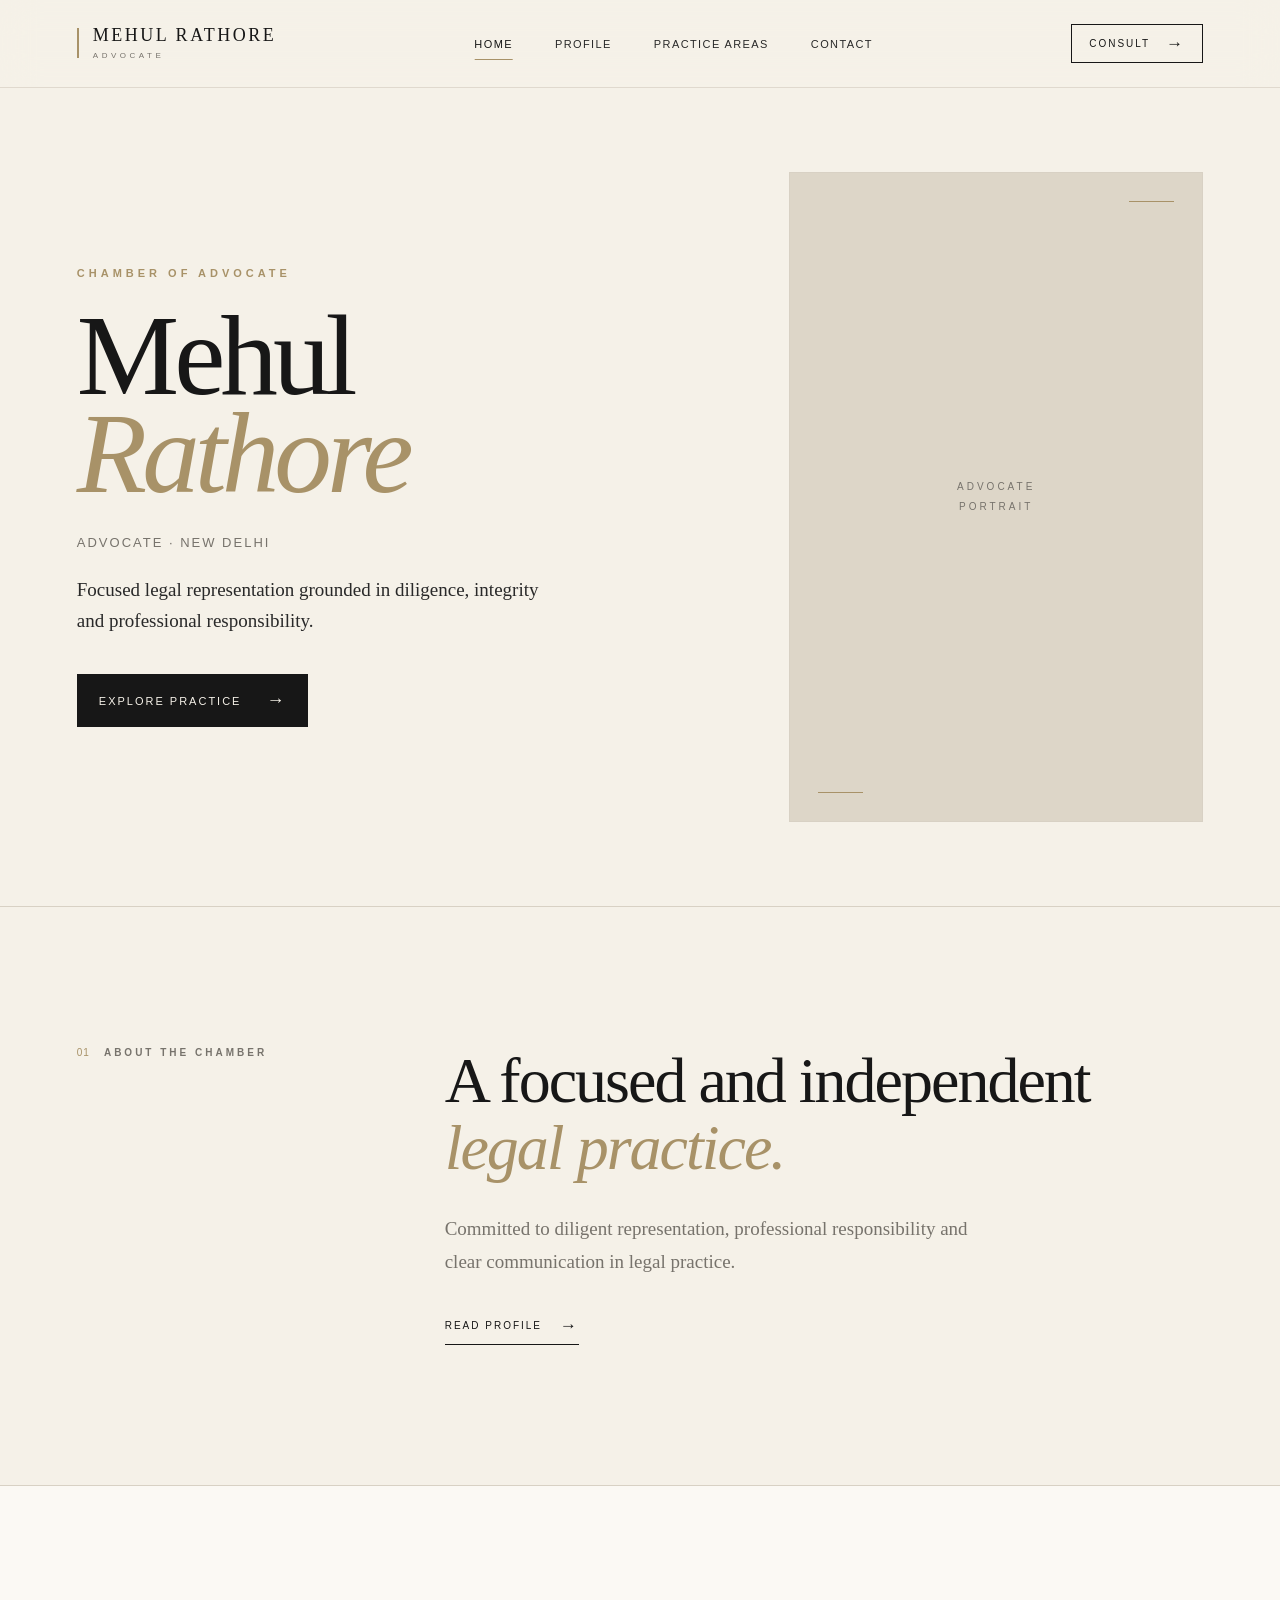
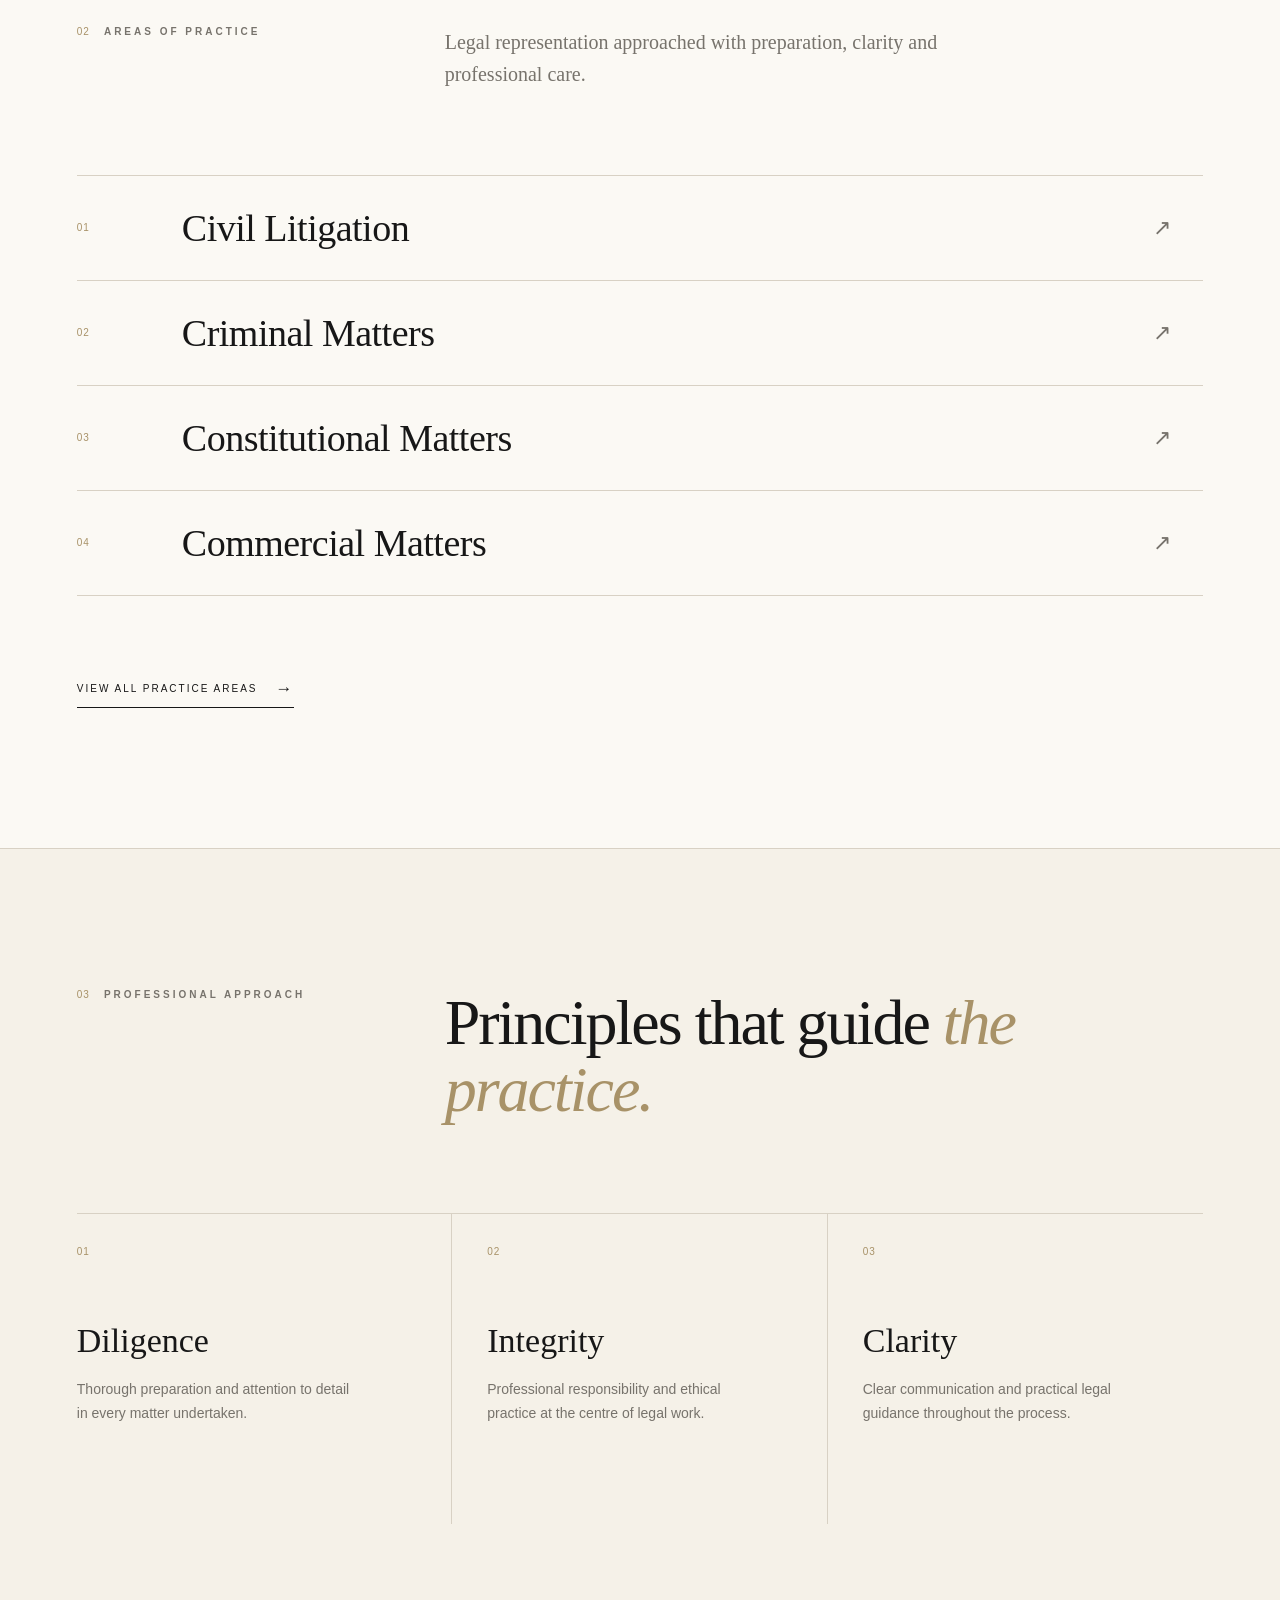
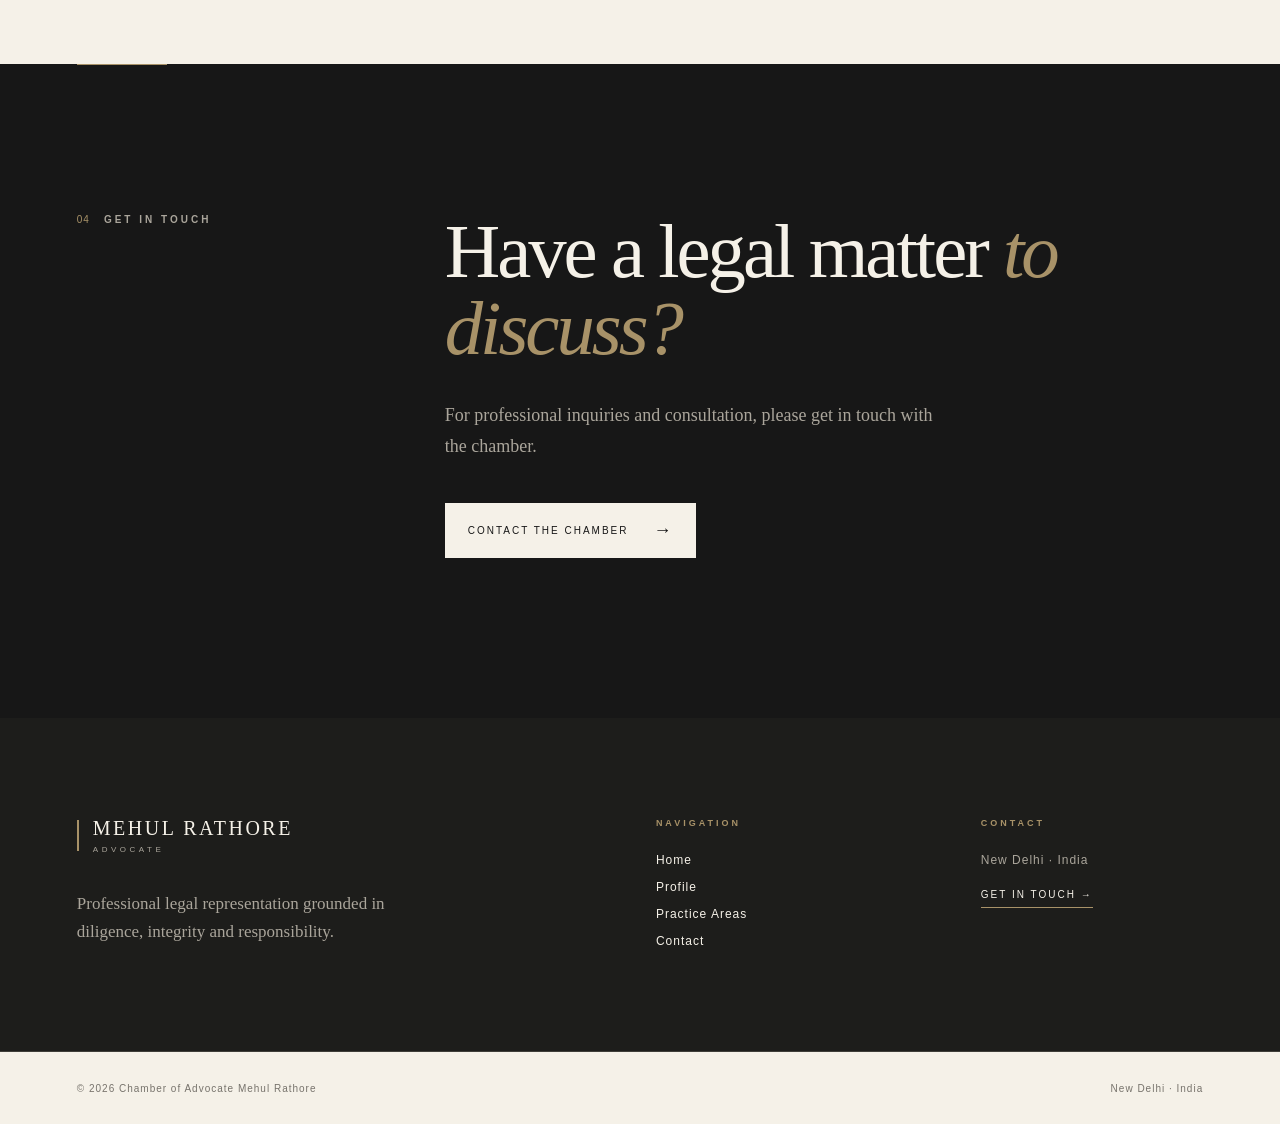
==== index.html @ c58a13e1 "Advocate mehul rathore" ====
<!DOCTYPE html>
<html lang="en">

<head>
    <meta charset="UTF-8">

    <meta name="viewport" content="width=device-width, initial-scale=1.0">

    <title>Chamber of Advocate Mehul Rathore</title>

    <link rel="stylesheet" href="css/style.css">
</head>

<body>

    <!-- ==================== NAVBAR ==================== -->

    <header class="navbar">

        <div class="logo">
            <span>MEHUL RATHORE</span>
            <small>ADVOCATE</small>
        </div>

        <nav class="nav-links">
            <a href="index.html" class="active">Home</a>
            <a href="profile.html">Profile</a>
            <a href="practice-areas.html">Practice Areas</a>
            <a href="contact.html">Contact</a>
        </nav>

        <button class="menu-toggle" aria-label="Open navigation menu">
            <span></span>
            <span></span>
            <span></span>
        </button>

        <a href="contact.html" class="nav-button">
            Consult
            <span>→</span>
        </a>

    </header>

    <nav class="mobile-menu">

        <a href="index.html">Home</a>

        <a href="profile.html">Profile</a>

        <a href="practice-areas.html">Practice Areas</a>

        <a href="contact.html">Contact</a>

    </nav>


    <!-- ==================== HERO ==================== -->

    <main>

        <section class="hero">

            <div class="hero-content">

                <p class="eyebrow">
                    CHAMBER OF ADVOCATE
                </p>

                <h1>
                    Mehul<br>
                    <em>Rathore</em>
                </h1>

                <p class="hero-role">
                    Advocate · New Delhi
                </p>

                <p class="hero-description">
                    Focused legal representation grounded in
                    diligence, integrity and professional responsibility.
                </p>

                <a href="practice-areas.html" class="primary-button">
                    Explore Practice
                    <span>→</span>
                </a>

            </div>


            <div class="hero-image">

                <div class="image-placeholder">
                    <span>ADVOCATE<br>PORTRAIT</span>
                </div>

            </div>

        </section>

        <!-- ==================== ABOUT ==================== -->

        <section class="about">

            <div class="about-label">
                <span>01</span>
                <p>ABOUT THE CHAMBER</p>
            </div>

            <div class="about-content">

                <h2>
                    A focused and independent
                    <em>legal practice.</em>
                </h2>

                <p>
                    Committed to diligent representation,
                    professional responsibility and clear
                    communication in legal practice.
                </p>

                <a href="profile.html" class="text-link">
                    Read Profile
                    <span>→</span>
                </a>

            </div>

        </section>

        <!-- ==================== PRACTICE AREAS ==================== -->

        <section class="practice">

            <div class="practice-header">

                <div class="section-label">
                    <span>02</span>
                    <p>AREAS OF PRACTICE</p>
                </div>

                <div class="practice-intro">
                    <p>
                        Legal representation approached with
                        preparation, clarity and professional care.
                    </p>
                </div>

            </div>


            <div class="practice-list">

                <a href="practice-areas.html" class="practice-item">

                    <span class="practice-number">01</span>

                    <h3>Civil Litigation</h3>

                    <span class="practice-arrow">↗</span>

                </a>


                <a href="practice-areas.html" class="practice-item">

                    <span class="practice-number">02</span>

                    <h3>Criminal Matters</h3>

                    <span class="practice-arrow">↗</span>

                </a>


                <a href="practice-areas.html" class="practice-item">

                    <span class="practice-number">03</span>

                    <h3>Constitutional Matters</h3>

                    <span class="practice-arrow">↗</span>

                </a>


                <a href="practice-areas.html" class="practice-item">

                    <span class="practice-number">04</span>

                    <h3>Commercial Matters</h3>

                    <span class="practice-arrow">↗</span>

                </a>

            </div>


            <div class="practice-footer">

                <a href="practice-areas.html" class="text-link">
                    View All Practice Areas
                    <span>→</span>
                </a>

            </div>

        </section>

        <!-- ==================== PROFESSIONAL APPROACH ==================== -->

        <section class="approach">

            <div class="approach-header">

                <div class="section-label">
                    <span>03</span>
                    <p>PROFESSIONAL APPROACH</p>
                </div>

                <div class="approach-heading">

                    <h2>
                        Principles that guide
                        <em>the practice.</em>
                    </h2>

                </div>

            </div>


            <div class="approach-grid">

                <div class="approach-item">

                    <span class="approach-number">01</span>

                    <h3>Diligence</h3>

                    <p>
                        Thorough preparation and attention to
                        detail in every matter undertaken.
                    </p>

                </div>


                <div class="approach-item">

                    <span class="approach-number">02</span>

                    <h3>Integrity</h3>

                    <p>
                        Professional responsibility and ethical
                        practice at the centre of legal work.
                    </p>

                </div>


                <div class="approach-item">

                    <span class="approach-number">03</span>

                    <h3>Clarity</h3>

                    <p>
                        Clear communication and practical legal
                        guidance throughout the process.
                    </p>

                </div>

            </div>

        </section>

        <!-- ==================== CONTACT CTA ==================== -->

        <section class="contact-cta">

            <div class="cta-label">
                <span>04</span>
                <p>GET IN TOUCH</p>
            </div>

            <div class="cta-content">

                <h2>
                    Have a legal matter
                    <em>to discuss?</em>
                </h2>

                <p>
                    For professional inquiries and consultation,
                    please get in touch with the chamber.
                </p>

                <a href="contact.html" class="cta-button">
                    Contact the Chamber
                    <span>→</span>
                </a>

            </div>

        </section>

    </main>


    <!-- ==================== FOOTER ==================== -->

    <footer class="footer">

        <div class="footer-main">

            <div class="footer-brand">

                <div class="footer-logo">
                    <span>MEHUL RATHORE</span>
                    <small>ADVOCATE</small>
                </div>

                <p>
                    Professional legal representation grounded
                    in diligence, integrity and responsibility.
                </p>

            </div>


            <div class="footer-navigation">

                <p class="footer-heading">
                    NAVIGATION
                </p>

                <a href="index.html">Home</a>

                <a href="profile.html">Profile</a>

                <a href="practice-areas.html">
                    Practice Areas
                </a>

                <a href="contact.html">Contact</a>

            </div>


            <div class="footer-contact">

                <p class="footer-heading">
                    CONTACT
                </p>

                <p>
                    New Delhi · India
                </p>

                <a href="contact.html">
                    Get in touch →
                </a>

            </div>

        </div>


        <div class="footer-bottom">

            <p>
                © 2026 Chamber of Advocate Mehul Rathore
            </p>

            <p>
                New Delhi · India
            </p>

        </div>

    </footer>


    <script src="script.js"></script>

</body>

</html>
---- css/style.css ----
/* ==================== DESIGN SYSTEM ==================== */

:root {

    --background: #F5F1E8;
    --surface: #FBF9F4;

    --dark: #171717;
    --text: #292929;
    --muted: #77736C;

    --accent: #A89268;

    --border: #D8D1C4;

}


/* ==================== RESET ==================== */

* {
    box-sizing: border-box;
    margin: 0;
    padding: 0;
}


html {
    scroll-behavior: smooth;
}


body {
    background-color: var(--background);
    color: var(--text);

    font-family: Arial, Helvetica, sans-serif;

    min-height: 100vh;
}


/* ==================== NAVBAR ==================== */

/* ==================== NAVBAR ==================== */

.navbar {

    width: 100%;
    min-height: 88px;

    padding: 20px 6vw;

    display: flex;
    align-items: center;
    justify-content: space-between;

    border-bottom: 1px solid rgba(216, 209, 196, 0.75);

    background: rgba(245, 241, 232, 0.72);

    backdrop-filter: blur(18px);
    -webkit-backdrop-filter: blur(18px);

    position: sticky;
    top: 0;

    z-index: 100;

    transition:
        background-color 0.3s ease,
        box-shadow 0.3s ease;
}


/* ---------- Logo ---------- */

.logo {

    display: flex;
    flex-direction: column;

    line-height: 1.05;

    position: relative;

    padding-left: 16px;
    text-decoration: none;
}


/* Small vertical gold line */

.logo::before {

    content: "";

    position: absolute;

    left: 0;
    top: 2px;

    width: 2px;
    height: 30px;

    background-color: var(--accent);
}


.logo span {

    font-family: Georgia, "Times New Roman", serif;

    font-size: 18px;

    letter-spacing: 2.5px;

    color: var(--dark);

    font-weight: 400;
}


.logo small {

    margin-top: 7px;

    font-size: 8px;

    letter-spacing: 3.5px;

    color: var(--muted);

    text-transform: uppercase;
}


/* ---------- Navigation ---------- */

.nav-links {

    display: flex;

    align-items: center;

    gap: 42px;
}


.nav-links a {

    position: relative;

    text-decoration: none;

    color: var(--text);

    font-size: 11px;

    font-weight: 500;

    letter-spacing: 1.4px;

    text-transform: uppercase;

    padding: 8px 0;

    transition:
        color 0.3s ease,
        opacity 0.3s ease;
}


.nav-links a:hover {

    color: var(--accent);
}


/* Gold underline */

.nav-links a::after {

    content: "";

    position: absolute;

    left: 50%;
    bottom: -2px;

    width: 0;
    height: 1px;

    background-color: var(--accent);

    transform: translateX(-50%);

    transition: width 0.3s ease;
}


.nav-links a:hover::after,
.nav-links a.active::after {

    width: 100%;
}


/* Active link */

.nav-links a.active {

    color: var(--dark);

}


/* ---------- Navbar Button ---------- */

.nav-button {

    display: inline-flex;

    align-items: center;
    justify-content: center;

    gap: 16px;

    min-width: 116px;

    padding: 13px 17px;

    border: 1px solid var(--dark);

    color: var(--dark);

    text-decoration: none;

    font-size: 10px;

    font-weight: 500;

    letter-spacing: 2px;

    text-transform: uppercase;

    background: transparent;

    transition:
        background-color 0.3s ease,
        color 0.3s ease,
        border-color 0.3s ease;
}


.nav-button span {

    font-size: 17px;

    line-height: 0;

    transition: transform 0.3s ease;
}


.nav-button:hover {

    background-color: var(--dark);

    border-color: var(--dark);

    color: var(--background);
}


.nav-button:hover span {

    transform: translateX(4px);
}


/* ==================== HERO ==================== */

.hero {

    min-height: calc(100vh - 82px);

    padding: 80px 6vw;

    display: grid;

    grid-template-columns: 1fr 0.85fr;

    gap: 8vw;

    align-items: center;
}




/* ---------- Hero Content ---------- */

.hero-content {

    max-width: 680px;
}


.eyebrow {

    margin-bottom: 28px;

    font-size: 11px;

    letter-spacing: 4px;

    color: var(--accent);

    font-weight: 600;
}


.hero h1 {

    font-family: Georgia, "Times New Roman", serif;

    font-size: clamp(70px, 9vw, 140px);

    line-height: 0.85;

    font-weight: 400;

    letter-spacing: -5px;

    color: var(--dark);
}


.hero h1 em {

    font-style: italic;

    color: var(--accent);
}


.hero-role {

    margin-top: 32px;

    font-size: 13px;

    letter-spacing: 2px;

    text-transform: uppercase;

    color: var(--muted);
}


.hero-description {

    max-width: 470px;

    margin-top: 24px;

    font-family: Georgia, "Times New Roman", serif;

    font-size: 19px;

    line-height: 1.65;

    color: var(--text);
}


/* ---------- Primary Button ---------- */

.primary-button {

    display: inline-flex;

    align-items: center;

    gap: 25px;

    margin-top: 38px;

    padding: 16px 22px;

    background-color: var(--dark);

    color: var(--background);

    text-decoration: none;

    font-size: 11px;

    letter-spacing: 2px;

    text-transform: uppercase;

    transition: all 0.3s ease;
}


.primary-button span {

    font-size: 18px;

    transition: transform 0.3s ease;
}


.primary-button:hover {

    background-color: var(--accent);

}


.primary-button:hover span {

    transform: translateX(5px);
}


/* ==================== HERO IMAGE ==================== */

.hero-image {

    height: 650px;

    position: relative;

    display: flex;

    justify-content: flex-end;

}


/* Main portrait frame */

.image-placeholder {

    width: 88%;

    height: 100%;

    display: flex;

    align-items: center;

    justify-content: center;

    background-color: #DDD6C8;

    border: 1px solid var(--border);

    color: var(--muted);

    font-size: 10px;

    letter-spacing: 3px;

    text-align: center;

    line-height: 2;

    position: relative;

    overflow: hidden;

}


/* Decorative gold line */

.image-placeholder::before {

    content: "";

    position: absolute;

    top: 28px;

    right: 28px;

    width: 45px;

    height: 1px;

    background-color: var(--accent);

}


/* Decorative corner */

.image-placeholder::after {

    content: "";

    position: absolute;

    bottom: 28px;

    left: 28px;

    width: 45px;

    height: 1px;

    background-color: var(--accent);

}

/* ==================== ABOUT ==================== */

.about {

    padding: 140px 6vw;

    border-top: 1px solid var(--border);

    display: grid;

    grid-template-columns: 0.35fr 1fr;

    gap: 8vw;
}


/* ---------- Section Label ---------- */

.about-label {

    display: flex;

    align-items: flex-start;

    gap: 14px;
}


.about-label span {

    font-size: 10px;

    letter-spacing: 1px;

    color: var(--accent);
}


.about-label p {

    font-size: 10px;

    letter-spacing: 3px;

    color: var(--muted);

    font-weight: 600;
}


/* ---------- About Content ---------- */

.about-content {

    max-width: 780px;
}


.about-content h2 {

    font-family: Georgia, "Times New Roman", serif;

    font-size: clamp(42px, 5vw, 72px);

    line-height: 1.05;

    font-weight: 400;

    letter-spacing: -2px;

    color: var(--dark);
}


.about-content h2 em {

    color: var(--accent);

    font-style: italic;
}


.about-content > p {

    max-width: 560px;

    margin-top: 32px;

    font-family: Georgia, "Times New Roman", serif;

    font-size: 19px;

    line-height: 1.7;

    color: var(--muted);
}


/* ---------- Text Link ---------- */

.text-link {

    display: inline-flex;

    align-items: center;

    gap: 18px;

    margin-top: 38px;

    padding-bottom: 8px;

    border-bottom: 1px solid var(--dark);

    text-decoration: none;

    color: var(--dark);

    font-size: 10px;

    letter-spacing: 2px;

    text-transform: uppercase;

    transition: color 0.3s ease;
}


.text-link span {

    font-size: 17px;

    transition: transform 0.3s ease;
}


.text-link:hover {

    color: var(--accent);

}


.text-link:hover span {

    transform: translateX(5px);
}

/* ==================== PRACTICE AREAS ==================== */

.practice {

    padding: 140px 6vw;

    background-color: var(--surface);

    border-top: 1px solid var(--border);

}


/* ---------- Practice Header ---------- */

.practice-header {

    display: grid;

    grid-template-columns: 0.35fr 1fr;

    gap: 8vw;

    margin-bottom: 85px;

}


.section-label {

    display: flex;

    align-items: flex-start;

    gap: 14px;

}


.section-label span {

    font-size: 10px;

    letter-spacing: 1px;

    color: var(--accent);

}


.section-label p {

    font-size: 10px;

    letter-spacing: 3px;

    color: var(--muted);

    font-weight: 600;

}


.practice-intro {

    max-width: 500px;

}


.practice-intro p {

    font-family: Georgia, "Times New Roman", serif;

    font-size: 20px;

    line-height: 1.6;

    color: var(--muted);

}


/* ---------- Practice List ---------- */

.practice-list {

    border-top: 1px solid var(--border);

}


.practice-item {

    min-height: 105px;

    display: grid;

    grid-template-columns: 80px 1fr 50px;

    align-items: center;

    gap: 25px;

    border-bottom: 1px solid var(--border);

    text-decoration: none;

    color: var(--dark);

    transition:
        padding 0.35s ease,
        background-color 0.35s ease;

}


.practice-number {

    font-size: 10px;

    letter-spacing: 1px;

    color: var(--accent);

}


.practice-item h3 {

    font-family: Georgia, "Times New Roman", serif;

    font-size: clamp(24px, 3vw, 38px);

    font-weight: 400;

    letter-spacing: -0.5px;

    transition:
        color 0.3s ease,
        transform 0.3s ease;

}


.practice-arrow {

    font-size: 22px;

    color: var(--muted);

    transition:
        color 0.3s ease,
        transform 0.3s ease;

}


/* ---------- Practice Hover ---------- */

.practice-item:hover {

    padding-left: 18px;

    padding-right: 18px;

    background-color: rgba(216, 209, 196, 0.12);

}


.practice-item:hover h3 {

    color: var(--accent);

}


.practice-item:hover .practice-arrow {

    color: var(--accent);

    transform: translate(4px, -4px);

}


/* ---------- Practice Footer ---------- */

.practice-footer {

    margin-top: 45px;

}

/* ==================== PROFESSIONAL APPROACH ==================== */

.approach {

    padding: 140px 6vw;

    background-color: var(--background);

    border-top: 1px solid var(--border);

}


/* ---------- Approach Header ---------- */

.approach-header {

    display: grid;

    grid-template-columns: 0.35fr 1fr;

    gap: 8vw;

    margin-bottom: 90px;

}


.approach-heading {

    max-width: 760px;

}


.approach-heading h2 {

    font-family: Georgia, "Times New Roman", serif;

    font-size: clamp(42px, 5vw, 72px);

    line-height: 1.05;

    font-weight: 400;

    letter-spacing: -2px;

    color: var(--dark);

}


.approach-heading h2 em {

    color: var(--accent);

    font-style: italic;

}


/* ---------- Approach Grid ---------- */

.approach-grid {

    display: grid;

    grid-template-columns: repeat(3, 1fr);

    border-top: 1px solid var(--border);

}


.approach-item {

    min-height: 310px;

    padding: 32px 35px 35px 0;

    border-right: 1px solid var(--border);

}


.approach-item:not(:first-child) {

    padding-left: 35px;

}


.approach-item:last-child {

    border-right: none;

}


/* ---------- Number ---------- */

.approach-number {

    display: block;

    margin-bottom: 65px;

    font-size: 10px;

    letter-spacing: 1px;

    color: var(--accent);

}


/* ---------- Heading ---------- */

.approach-item h3 {

    font-family: Georgia, "Times New Roman", serif;

    font-size: 34px;

    font-weight: 400;

    color: var(--dark);

    margin-bottom: 18px;

}


/* ---------- Description ---------- */

.approach-item p {

    max-width: 280px;

    font-size: 14px;

    line-height: 1.7;

    color: var(--muted);

}


/* ---------- Hover ---------- */

.approach-item h3 {

    transition: color 0.3s ease;
}


.approach-item:hover h3 {

    color: var(--accent);

}

/* ==================== CONTACT CTA ==================== */

.contact-cta {

    padding: 150px 6vw 160px;

    background-color: var(--dark);

    color: var(--background);

    display: grid;

    grid-template-columns: 0.35fr 1fr;

    gap: 8vw;

    position: relative;

    overflow: hidden;
}


/* ---------- Decorative Gold Line ---------- */

.contact-cta::before {

    content: "";

    position: absolute;

    top: 0;
    left: 6vw;

    width: 90px;
    height: 1px;

    background-color: var(--accent);
}


/* ---------- Label ---------- */

.cta-label {

    display: flex;

    align-items: flex-start;

    gap: 14px;
}


.cta-label span {

    font-size: 10px;

    letter-spacing: 1px;

    color: var(--accent);
}


.cta-label p {

    font-size: 10px;

    letter-spacing: 3px;

    color: #AAA59B;

    font-weight: 600;
}


/* ---------- CTA Content ---------- */

.cta-content {

    max-width: 850px;
}


.cta-content h2 {

    font-family: Georgia, "Times New Roman", serif;

    font-size: clamp(50px, 6vw, 90px);

    line-height: 1;

    font-weight: 400;

    letter-spacing: -3px;

    color: var(--background);
}


.cta-content h2 em {

    color: var(--accent);

    font-style: italic;
}


/* ---------- CTA Description ---------- */

.cta-content > p {

    max-width: 500px;

    margin-top: 32px;

    font-family: Georgia, "Times New Roman", serif;

    font-size: 18px;

    line-height: 1.7;

    color: #AAA59B;
}


/* ---------- CTA Button ---------- */

.cta-button {

    display: inline-flex;

    align-items: center;

    gap: 25px;

    margin-top: 42px;

    padding: 17px 23px;

    background-color: var(--background);

    color: var(--dark);

    text-decoration: none;

    font-size: 10px;

    letter-spacing: 2px;

    text-transform: uppercase;

    transition:
        background-color 0.3s ease,
        color 0.3s ease;
}


.cta-button span {

    font-size: 18px;

    transition: transform 0.3s ease;
}


.cta-button:hover {

    background-color: var(--accent);

    color: var(--dark);
}


.cta-button:hover span {

    transform: translateX(5px);

}


/* ==================== FOOTER ==================== */

.footer {

    background-color: #1D1D1B;

    color: var(--background);

}


/* ---------- Main Footer ---------- */

.footer-main {

    padding: 100px 6vw 90px;

    display: grid;

    grid-template-columns: 1.5fr 0.7fr 0.7fr;

    gap: 8vw;

    border-bottom: 1px solid rgba(216, 209, 196, 0.18);

}


/* ---------- Footer Brand ---------- */

.footer-brand {

    max-width: 430px;

}


.footer-logo {

    display: flex;

    flex-direction: column;

    line-height: 1.05;

    position: relative;

    padding-left: 16px;

}


.footer-logo::before {

    content: "";

    position: absolute;

    left: 0;
    top: 2px;

    width: 2px;
    height: 31px;

    background-color: var(--accent);

}


.footer-logo span {

    font-family: Georgia, "Times New Roman", serif;

    font-size: 20px;

    letter-spacing: 2.5px;

    color: var(--background);

}


.footer-logo small {

    margin-top: 7px;

    font-size: 8px;

    letter-spacing: 3.5px;

    color: #AAA59B;

}


.footer-brand > p {

    max-width: 360px;

    margin-top: 35px;

    font-family: Georgia, "Times New Roman", serif;

    font-size: 17px;

    line-height: 1.7;

    color: #AAA59B;

}


/* ---------- Footer Headings ---------- */

.footer-heading {

    margin-bottom: 25px;

    font-size: 9px;

    letter-spacing: 3px;

    color: var(--accent);

    font-weight: 600;

}


/* ---------- Footer Navigation ---------- */

.footer-navigation {

    display: flex;

    flex-direction: column;

    align-items: flex-start;

}


.footer-navigation a {

    margin-bottom: 13px;

    color: var(--background);

    text-decoration: none;

    font-size: 12px;

    letter-spacing: 1px;

    transition: color 0.3s ease;

}


.footer-navigation a:hover {

    color: var(--accent);

}


/* ---------- Footer Contact ---------- */

.footer-contact {

    display: flex;

    flex-direction: column;

    align-items: flex-start;

}


.footer-contact > p:not(.footer-heading) {

    font-size: 12px;

    letter-spacing: 1px;

    color: #AAA59B;

}


.footer-contact a {

    margin-top: 22px;

    padding-bottom: 7px;

    border-bottom: 1px solid var(--accent);

    color: var(--background);

    text-decoration: none;

    font-size: 10px;

    letter-spacing: 2px;

    text-transform: uppercase;

    transition: color 0.3s ease;

}


.footer-contact a:hover {

    color: var(--accent);

}


/* ---------- Footer Bottom ---------- */

.footer-bottom {

    min-height: 72px;

    padding: 20px 6vw;

    display: flex;

    align-items: center;

    justify-content: space-between;

    background-color: var(--background);

    color: var(--muted);

}


.footer-bottom p {

    font-size: 10px;

    letter-spacing: 1px;

}

/* ==================== PROFILE PAGE ==================== */


/* ---------- Profile Hero ---------- */

.profile-hero {

    padding: 120px 6vw 110px;

    display: grid;

    grid-template-columns: 0.35fr 1fr;

    gap: 8vw;

    border-bottom: 1px solid var(--border);

}


.profile-label {

    display: flex;

    align-items: flex-start;

    gap: 14px;
}


.profile-label span {

    font-size: 10px;

    color: var(--accent);

    letter-spacing: 1px;
}


.profile-label p {

    font-size: 10px;

    letter-spacing: 3px;

    color: var(--muted);

    font-weight: 600;
}


.profile-hero-content {

    max-width: 900px;
}


.profile-hero-content h1 {

    font-family: Georgia, "Times New Roman", serif;

    font-size: clamp(55px, 7vw, 100px);

    line-height: 0.95;

    font-weight: 400;

    letter-spacing: -3px;

    color: var(--dark);
}


.profile-hero-content h1 em {

    display: block;

    color: var(--accent);

    font-style: italic;
}


.profile-hero-content > p:last-child {

    max-width: 560px;

    margin-top: 35px;

    font-family: Georgia, "Times New Roman", serif;

    font-size: 19px;

    line-height: 1.7;

    color: var(--muted);
}


/* ---------- Profile Introduction ---------- */

.profile-introduction {

    padding: 140px 6vw;

    display: grid;

    grid-template-columns: 0.85fr 1fr;

    gap: 10vw;

    align-items: center;

}


.profile-photo {

    height: 650px;
}


.profile-photo-placeholder {

    width: 100%;

    height: 100%;

    display: flex;

    align-items: center;

    justify-content: center;

    background-color: #DDD6C8;

    border: 1px solid var(--border);

    color: var(--muted);

    font-size: 10px;

    letter-spacing: 3px;

    line-height: 2;

    text-align: center;
}


.profile-introduction-content {

    max-width: 650px;
}


.section-small-label {

    font-size: 10px;

    letter-spacing: 3px;

    color: var(--accent);

    font-weight: 600;
}


.profile-introduction-content h2 {

    margin-top: 25px;

    font-family: Georgia, "Times New Roman", serif;

    font-size: clamp(42px, 5vw, 68px);

    line-height: 1.05;

    font-weight: 400;

    letter-spacing: -2px;

    color: var(--dark);
}


.profile-introduction-content h2 em {

    color: var(--accent);

    font-style: italic;
}


.profile-introduction-content > p:not(.section-small-label) {

    max-width: 550px;

    margin-top: 30px;

    font-family: Georgia, "Times New Roman", serif;

    font-size: 17px;

    line-height: 1.75;

    color: var(--muted);
}


/* ---------- Information Sections ---------- */

.profile-information {

    padding: 120px 6vw;

    background-color: var(--surface);

    border-top: 1px solid var(--border);

    display: grid;

    grid-template-columns: 0.35fr 1fr;

    gap: 8vw;
}


.profile-info-label {

    display: flex;

    align-items: flex-start;

    gap: 14px;
}


.profile-info-label span {

    font-size: 10px;

    color: var(--accent);

    letter-spacing: 1px;
}


.profile-info-label p {

    font-size: 10px;

    letter-spacing: 3px;

    color: var(--muted);

    font-weight: 600;
}


.profile-info-content {

    border-top: 1px solid var(--border);
}


.profile-info-row {

    min-height: 85px;

    padding: 20px 0;

    display: flex;

    align-items: center;

    justify-content: space-between;

    gap: 30px;

    border-bottom: 1px solid var(--border);
}


.profile-info-row span {

    font-size: 12px;

    letter-spacing: 1px;

    color: var(--muted);
}


.profile-info-row strong {

    font-family: Georgia, "Times New Roman", serif;

    font-size: 17px;

    font-weight: 400;

    color: var(--dark);

    text-align: right;
}


.profile-education {

    background-color: var(--background);

}


/* ---------- Courts & Practice ---------- */

.profile-practice {

    padding: 140px 6vw;

    border-top: 1px solid var(--border);
}


.profile-practice-header {

    display: grid;

    grid-template-columns: 0.35fr 1fr;

    gap: 8vw;

    margin-bottom: 80px;
}


.profile-practice-header h2 {

    max-width: 800px;

    font-family: Georgia, "Times New Roman", serif;

    font-size: clamp(42px, 5vw, 70px);

    line-height: 1.05;

    font-weight: 400;

    letter-spacing: -2px;

    color: var(--dark);
}


.profile-practice-header h2 em {

    color: var(--accent);

    font-style: italic;
}


.court-list {

    border-top: 1px solid var(--border);
}


.court-item {

    min-height: 100px;

    display: grid;

    grid-template-columns: 80px 1fr;

    align-items: center;

    border-bottom: 1px solid var(--border);
}


.court-item span {

    font-size: 10px;

    color: var(--accent);

    letter-spacing: 1px;
}


.court-item p {

    font-family: Georgia, "Times New Roman", serif;

    font-size: 22px;

    color: var(--dark);
}


/* ---------- Values ---------- */

.profile-values {

    padding: 140px 6vw;

    background-color: var(--surface);

    border-top: 1px solid var(--border);

    display: grid;

    grid-template-columns: 0.35fr 1fr;

    gap: 8vw;
}


.values-content {

    display: grid;

    grid-template-columns: repeat(3, 1fr);

    border-top: 1px solid var(--border);
}


.value-item {

    padding: 32px 30px 30px 0;

    border-right: 1px solid var(--border);
}


.value-item:not(:first-child) {

    padding-left: 30px;
}


.value-item:last-child {

    border-right: none;
}


.value-item > span {

    font-size: 10px;

    color: var(--accent);

    letter-spacing: 1px;
}


.value-item h3 {

    margin-top: 65px;

    font-family: Georgia, "Times New Roman", serif;

    font-size: 32px;

    font-weight: 400;

    color: var(--dark);
}


.value-item p {

    max-width: 240px;

    margin-top: 18px;

    font-size: 13px;

    line-height: 1.7;

    color: var(--muted);
}


/* ---------- Disclaimer ---------- */

.profile-disclaimer {

    padding: 120px 6vw;

    display: grid;

    grid-template-columns: 0.75fr 1fr;

    gap: 10vw;

    border-top: 1px solid var(--border);

}


.profile-disclaimer h2 {

    margin-top: 25px;

    font-family: Georgia, "Times New Roman", serif;

    font-size: clamp(40px, 5vw, 65px);

    line-height: 1.05;

    font-weight: 400;

    letter-spacing: -2px;

}


.profile-disclaimer h2 em {

    color: var(--accent);

    font-style: italic;
}


.profile-disclaimer > p:last-child {

    max-width: 600px;

    font-family: Georgia, "Times New Roman", serif;

    font-size: 17px;

    line-height: 1.75;

    color: var(--muted);

}

/* ==================== PRACTICE PAGE ==================== */


/* ---------- Page Hero ---------- */

.practice-page-hero {

    padding: 120px 6vw 110px;

    display: grid;

    grid-template-columns: 0.35fr 1fr;

    gap: 8vw;

    border-bottom: 1px solid var(--border);

}


.practice-page-label {

    display: flex;

    align-items: flex-start;

    gap: 14px;
}


.practice-page-label span {

    font-size: 10px;

    letter-spacing: 1px;

    color: var(--accent);
}


.practice-page-label p {

    font-size: 10px;

    letter-spacing: 3px;

    color: var(--muted);

    font-weight: 600;
}


.practice-page-heading {

    max-width: 900px;
}


.practice-page-heading h1 {

    font-family: Georgia, "Times New Roman", serif;

    font-size: clamp(65px, 8vw, 120px);

    line-height: 0.9;

    font-weight: 400;

    letter-spacing: -4px;

    color: var(--dark);
}


.practice-page-heading h1 em {

    display: block;

    color: var(--accent);

    font-style: italic;
}


.practice-page-heading > p:last-child {

    max-width: 560px;

    margin-top: 35px;

    font-family: Georgia, "Times New Roman", serif;

    font-size: 19px;

    line-height: 1.7;

    color: var(--muted);
}


/* ---------- Practice Introduction ---------- */

.practice-page-intro {

    padding: 140px 6vw;

    border-bottom: 1px solid var(--border);

}


.practice-page-intro h2 {

    max-width: 900px;

    margin-top: 25px;

    font-family: Georgia, "Times New Roman", serif;

    font-size: clamp(45px, 5vw, 72px);

    line-height: 1.05;

    font-weight: 400;

    letter-spacing: -2px;

    color: var(--dark);
}


.practice-page-intro h2 em {

    color: var(--accent);

    font-style: italic;
}


.practice-page-intro > p:last-child {

    max-width: 560px;

    margin-top: 32px;

    font-family: Georgia, "Times New Roman", serif;

    font-size: 18px;

    line-height: 1.7;

    color: var(--muted);
}


/* ---------- Practice Detail ---------- */

.practice-detail {

    min-height: 520px;

    padding: 100px 6vw;

    display: grid;

    grid-template-columns: 0.35fr 1fr;

    gap: 8vw;

    align-items: center;

    border-bottom: 1px solid var(--border);

}


.practice-detail-alt {

    background-color: var(--surface);

}


.practice-detail-number {

    font-size: 11px;

    letter-spacing: 2px;

    color: var(--accent);

}


.practice-detail-content {

    max-width: 800px;
}


.practice-detail-content h2 {

    font-family: Georgia, "Times New Roman", serif;

    font-size: clamp(45px, 6vw, 82px);

    line-height: 1;

    font-weight: 400;

    letter-spacing: -3px;

    color: var(--dark);
}


.practice-detail-content > p {

    max-width: 540px;

    margin-top: 30px;

    font-family: Georgia, "Times New Roman", serif;

    font-size: 18px;

    line-height: 1.75;

    color: var(--muted);
}


/* ---------- Practice Meta ---------- */

.practice-detail-meta {

    max-width: 540px;

    margin-top: 55px;

    padding-top: 15px;

    display: flex;

    justify-content: space-between;

    border-top: 1px solid var(--border);
}


.practice-detail-meta span {

    font-size: 9px;

    letter-spacing: 2px;

    color: var(--muted);
}

/* =========================================
   CONTACT PAGE
========================================= */

.contact-page-hero {
    padding: 130px 6vw 150px;
    display: grid;
    grid-template-columns: .35fr 1fr;
    gap: 8vw;
    border-bottom: 1px solid var(--border);
}

.contact-page-label {
    display: flex;
    align-items: flex-start;
    gap: 14px;
}

.contact-page-label span {
    font-size: 10px;
    letter-spacing: 1px;
    color: var(--accent);
}

.contact-page-label p {
    font-size: 10px;
    letter-spacing: 3px;
    color: var(--muted);
    font-weight: 600;
}

.contact-page-heading {
    max-width: 900px;
}

.contact-eyebrow {
    margin-bottom: 28px;
    font-size: 11px;
    letter-spacing: 4px;
    color: var(--accent);
    font-weight: 600;
}

.contact-page-heading h1 {
    font-family: Georgia, "Times New Roman", serif;
    font-size: clamp(65px, 8vw, 120px);
    line-height: .9;
    font-weight: 400;
    letter-spacing: -4px;
    color: var(--dark);
}

.contact-page-heading h1 em {
    color: var(--accent);
    font-style: italic;
}

.contact-page-description {
    max-width: 560px;
    margin-top: 38px;
    font-family: Georgia, "Times New Roman", serif;
    font-size: 19px;
    line-height: 1.7;
    color: var(--muted);
}


/* =========================================
   CONTACT MAIN
========================================= */

.contact-main {
    padding: 140px 6vw;
    display: grid;
    grid-template-columns: .8fr 1.2fr;
    gap: 10vw;
    background-color: var(--surface);
    border-bottom: 1px solid var(--border);
}

.contact-information {
    display: flex;
    flex-direction: column;
}

.contact-info-content {
    margin-top: 80px;
    max-width: 500px;
}

.contact-info-content h2 {
    font-family: Georgia, "Times New Roman", serif;
    font-size: clamp(40px, 4.5vw, 65px);
    line-height: 1.05;
    font-weight: 400;
    letter-spacing: -2px;
    color: var(--dark);
}

.contact-info-content h2 em {
    color: var(--accent);
    font-style: italic;
}

.contact-info-content > p {
    margin-top: 30px;
    font-family: Georgia, "Times New Roman", serif;
    font-size: 17px;
    line-height: 1.75;
    color: var(--muted);
}

.contact-details {
    margin-top: 60px;
    border-top: 1px solid var(--border);
}

.contact-detail {
    padding: 23px 0;
    border-bottom: 1px solid var(--border);
}

.contact-detail span {
    display: block;
    margin-bottom: 9px;
    font-size: 9px;
    letter-spacing: 3px;
    color: var(--accent);
    font-weight: 600;
}

.contact-detail p {
    font-size: 13px;
    letter-spacing: .5px;
    color: var(--text);
}


/* =========================================
   CONTACT FORM
========================================= */

.contact-form-wrapper {
    padding: 50px;
    background-color: var(--background);
    border: 1px solid var(--border);
}

.form-heading {
    display: flex;
    align-items: flex-start;
    gap: 20px;
    padding-bottom: 35px;
    border-bottom: 1px solid var(--border);
}

.form-heading > span {
    font-size: 10px;
    letter-spacing: 1px;
    color: var(--accent);
}

.form-heading p {
    margin-bottom: 10px;
    font-size: 9px;
    letter-spacing: 3px;
    color: var(--muted);
    font-weight: 600;
}

.form-heading h3 {
    font-family: Georgia, "Times New Roman", serif;
    font-size: 35px;
    font-weight: 400;
    color: var(--dark);
}


/* Form rows */

.form-row {
    display: grid;
    grid-template-columns: 1fr 1fr;
    gap: 25px;
}

.contact-form {
    padding-top: 35px;
}

.form-group {
    display: flex;
    flex-direction: column;
    margin-bottom: 28px;
}

.form-group label {
    margin-bottom: 11px;
    font-size: 9px;
    letter-spacing: 2px;
    color: var(--text);
    text-transform: uppercase;
    font-weight: 600;
}

.form-group input,
.form-group select,
.form-group textarea {
    width: 100%;
    padding: 15px 0;
    border: none;
    border-bottom: 1px solid var(--border);
    outline: none;
    background-color: transparent;
    color: var(--dark);
    font-family: Arial, Helvetica, sans-serif;
    font-size: 13px;
    transition: border-color .3s ease;
}

.form-group input::placeholder,
.form-group textarea::placeholder {
    color: #AAA59B;
}

.form-group select {
    cursor: pointer;
}

.form-group textarea {
    resize: vertical;
    min-height: 150px;
    line-height: 1.7;
}

.form-group input:focus,
.form-group select:focus,
.form-group textarea:focus {
    border-bottom-color: var(--accent);
}


/* Form note */

.form-note {
    display: flex;
    align-items: flex-start;
    gap: 13px;
    margin-top: 5px;
    padding: 18px;
    background-color: rgba(216, 209, 196, .18);
}

.form-note span {
    width: 18px;
    height: 18px;
    flex-shrink: 0;
    display: flex;
    align-items: center;
    justify-content: center;
    border: 1px solid var(--accent);
    border-radius: 50%;
    font-size: 10px;
    color: var(--accent);
}

.form-note p {
    font-size: 10px;
    line-height: 1.6;
    color: var(--muted);
}


/* Submit button */

.form-submit {
    display: inline-flex;
    align-items: center;
    gap: 25px;
    margin-top: 30px;
    padding: 17px 23px;
    border: 1px solid var(--dark);
    background-color: var(--dark);
    color: var(--background);
    font-family: Arial, Helvetica, sans-serif;
    font-size: 10px;
    letter-spacing: 2px;
    text-transform: uppercase;
    cursor: pointer;
    transition: background-color .3s ease,
                color .3s ease,
                border-color .3s ease;
}

.form-submit span {
    font-size: 18px;
    transition: transform .3s ease;
}

.form-submit:hover {
    background-color: var(--accent);
    border-color: var(--accent);
    color: var(--dark);
}

.form-submit:hover span {
    transform: translateX(5px);
}


/* =========================================
   CONTACT DISCLAIMER
========================================= */

.contact-disclaimer {
    padding: 120px 6vw;
    display: grid;
    grid-template-columns: .35fr 1fr;
    gap: 8vw;
    border-bottom: 1px solid var(--border);
}

.contact-disclaimer-content {
    max-width: 760px;
}

.contact-disclaimer-content h2 {
    font-family: Georgia, "Times New Roman", serif;
    font-size: clamp(40px, 5vw, 68px);
    line-height: 1.05;
    font-weight: 400;
    letter-spacing: -2px;
    color: var(--dark);
}

.contact-disclaimer-content h2 em {
    color: var(--accent);
    font-style: italic;
}

.contact-disclaimer-content p {
    max-width: 600px;
    margin-top: 30px;
    font-family: Georgia, "Times New Roman", serif;
    font-size: 17px;
    line-height: 1.75;
    color: var(--muted);
}

/* =========================================
   MOBILE MENU BUTTON
========================================= */

.menu-toggle {
    display: none;
    width: 42px;
    height: 42px;
    padding: 0;
    border: none;
    background: transparent;
    cursor: pointer;

    flex-direction: column;
    align-items: center;
    justify-content: center;
    gap: 6px;
}

.menu-toggle span {
    display: block;
    width: 22px;
    height: 1px;
    background-color: var(--dark);

    transition:
        transform .3s ease,
        opacity .3s ease;
}


/* =========================================
   MOBILE NAVIGATION
========================================= */

.mobile-menu {
    display: none;
}


/* ==================== RESPONSIVE ==================== */

@media (max-width: 900px) {

    .nav-links {
        display: none;
    }

    .navbar {
        min-height: 76px;
        padding: 18px 5vw;
    }

    .hero {
        grid-template-columns: 1fr;
        padding-top: 60px;
        padding-bottom: 60px;
    }

    .hero-image {
        height: 500px;
        order: -1;
    }

    .hero h1 {
        font-size: clamp(65px, 18vw, 100px);
    }

    .about {
        grid-template-columns: 1fr;
        gap: 35px;
        padding: 90px 5vw;
    }

        /* PRACTICE — MOBILE */

    .practice {

        padding: 90px 5vw;

    }

    .practice-header {

        grid-template-columns: 1fr;

        gap: 30px;

        margin-bottom: 55px;

    }

    .practice-item {

        min-height: 90px;

        grid-template-columns: 45px 1fr 30px;

        gap: 15px;

    }

    .practice-item h3 {

        font-size: 24px;

    }

    .practice-item:hover {

        padding-left: 8px;

        padding-right: 8px;

    }

        /* PROFESSIONAL APPROACH — MOBILE */

    .approach {

        padding: 90px 5vw;

    }

    .approach-header {

        grid-template-columns: 1fr;

        gap: 30px;

        margin-bottom: 55px;

    }

    .approach-grid {

        grid-template-columns: 1fr;

    }

    .approach-item {

        min-height: auto;

        padding: 35px 0;

        border-right: none;

        border-bottom: 1px solid var(--border);

    }

    .approach-item:not(:first-child) {

        padding-left: 0;

    }

    .approach-item:last-child {

        border-bottom: none;

    }

    .approach-number {

        margin-bottom: 35px;

    }

    .approach-item h3 {

        font-size: 30px;

    }

        /* CONTACT CTA — MOBILE */

    .contact-cta {

        padding: 90px 5vw 100px;

        grid-template-columns: 1fr;

        gap: 35px;

    }

    .contact-cta::before {

        left: 5vw;

    }

    .cta-content h2 {

        font-size: clamp(45px, 12vw, 65px);

        letter-spacing: -2px;

    }

    .cta-content > p {

        font-size: 17px;

    }

        /* FOOTER — MOBILE */

    .footer-main {

        padding: 75px 5vw 65px;

        grid-template-columns: 1fr;

        gap: 55px;

    }

    .footer-brand > p {

        font-size: 16px;

    }

    .footer-bottom {

        padding: 20px 5vw;

        align-items: flex-start;

        flex-direction: column;

        gap: 10px;

    }

        /* PROFILE — MOBILE */

    .profile-hero {

        grid-template-columns: 1fr;

        gap: 30px;

        padding: 90px 5vw 80px;

    }


    .profile-introduction {

        grid-template-columns: 1fr;

        gap: 60px;

        padding: 90px 5vw;

    }


    .profile-photo {

        height: 500px;

    }


    .profile-information {

        grid-template-columns: 1fr;

        gap: 40px;

        padding: 90px 5vw;

    }


    .profile-info-row {

        align-items: flex-start;

        flex-direction: column;

        gap: 10px;

    }


    .profile-info-row strong {

        text-align: left;

    }


    .profile-practice {

        padding: 90px 5vw;

    }


    .profile-practice-header {

        grid-template-columns: 1fr;

        gap: 30px;

        margin-bottom: 55px;

    }


    .court-item {

        grid-template-columns: 45px 1fr;

        min-height: 90px;

    }


    .court-item p {

        font-size: 19px;

    }


    .profile-values {

        grid-template-columns: 1fr;

        gap: 40px;

        padding: 90px 5vw;

    }


    .values-content {

        grid-template-columns: 1fr;

    }


    .value-item {

        padding: 35px 0;

        border-right: none;

        border-bottom: 1px solid var(--border);

    }


    .value-item:not(:first-child) {

        padding-left: 0;

    }


    .value-item:last-child {

        border-bottom: none;

    }


    .value-item h3 {

        margin-top: 35px;

    }


    .profile-disclaimer {

        grid-template-columns: 1fr;

        gap: 40px;

        padding: 90px 5vw;

    }

        /* PRACTICE PAGE — MOBILE */

    .practice-page-hero {

        grid-template-columns: 1fr;

        gap: 30px;

        padding: 90px 5vw 80px;

    }


    .practice-page-heading h1 {

        font-size: clamp(60px, 17vw, 90px);

        letter-spacing: -3px;

    }


    .practice-page-intro {

        padding: 90px 5vw;

    }


    .practice-page-intro h2 {

        font-size: clamp(40px, 11vw, 60px);

    }


    .practice-detail {

        min-height: auto;

        padding: 85px 5vw;

        grid-template-columns: 1fr;

        gap: 40px;

    }


    .practice-detail-content h2 {

        font-size: clamp(42px, 11vw, 65px);

    }


    .practice-detail-content > p {

        font-size: 17px;

    }


    .practice-detail-meta {

        margin-top: 40px;

    }

        /* CONTACT PAGE */

    .contact-page-hero {
        padding: 90px 5vw 100px;
        grid-template-columns: 1fr;
        gap: 40px;
    }

    .contact-page-heading h1 {
        font-size: clamp(55px, 15vw, 85px);
        letter-spacing: -3px;
    }

    .contact-page-description {
        font-size: 17px;
    }

    .contact-main {
        padding: 90px 5vw;
        grid-template-columns: 1fr;
        gap: 75px;
    }

    .contact-info-content {
        margin-top: 50px;
    }

    .contact-info-content h2 {
        font-size: clamp(40px, 11vw, 60px);
    }

    .contact-form-wrapper {
        padding: 30px 22px;
    }

    .form-row {
        grid-template-columns: 1fr;
        gap: 0;
    }

    .form-heading h3 {
        font-size: 30px;
    }

    .contact-disclaimer {
        padding: 90px 5vw;
        grid-template-columns: 1fr;
        gap: 40px;
    }

    .contact-disclaimer-content h2 {
        font-size: clamp(40px, 11vw, 60px);
    }

        .nav-button {
        display: none;
    }

    .menu-toggle {
        display: flex;
    }

    .mobile-menu {
        position: fixed;
        top: 76px;
        left: 0;
        width: 100%;
        padding: 30px 5vw 35px;

        display: flex;
        flex-direction: column;

        background-color: rgba(245, 241, 232, 0.96);
        backdrop-filter: blur(18px);
        -webkit-backdrop-filter: blur(18px);

        border-bottom: 1px solid var(--border);

        transform: translateY(-120%);
        opacity: 0;
        visibility: hidden;

        transition:
            transform .35s ease,
            opacity .35s ease,
            visibility .35s ease;

        z-index: 99;
    }

    .mobile-menu.open {
        transform: translateY(0);
        opacity: 1;
        visibility: visible;
    }

    .mobile-menu a {
        padding: 17px 0;

        border-bottom: 1px solid var(--border);

        color: var(--dark);
        text-decoration: none;

        font-size: 11px;
        letter-spacing: 2px;
        text-transform: uppercase;

        transition: color .3s ease;
    }

    .mobile-menu a:last-child {
        border-bottom: none;
    }

    .mobile-menu a:hover,
    .mobile-menu a.active {
        color: var(--accent);
    }


    /* Hamburger animation */

    .menu-toggle.open span:nth-child(1) {
        transform: translateY(7px) rotate(45deg);
    }

    .menu-toggle.open span:nth-child(2) {
        opacity: 0;
    }

    .menu-toggle.open span:nth-child(3) {
        transform: translateY(-7px) rotate(-45deg);
    }

}


@media (max-width: 500px) {

    .navbar {

        padding: 20px 5vw;
    }

    .nav-button {
        padding: 10px 13px;
    }

    .hero {

        padding: 45px 5vw;
    }

    .hero-image {
        height: 420px;
    }

    .hero h1 {

        font-size: 65px;

        letter-spacing: -3px;
    }

    .hero-description {
        font-size: 17px;
    }

    .footer {

        flex-direction: column;

        gap: 10px;
    }

}
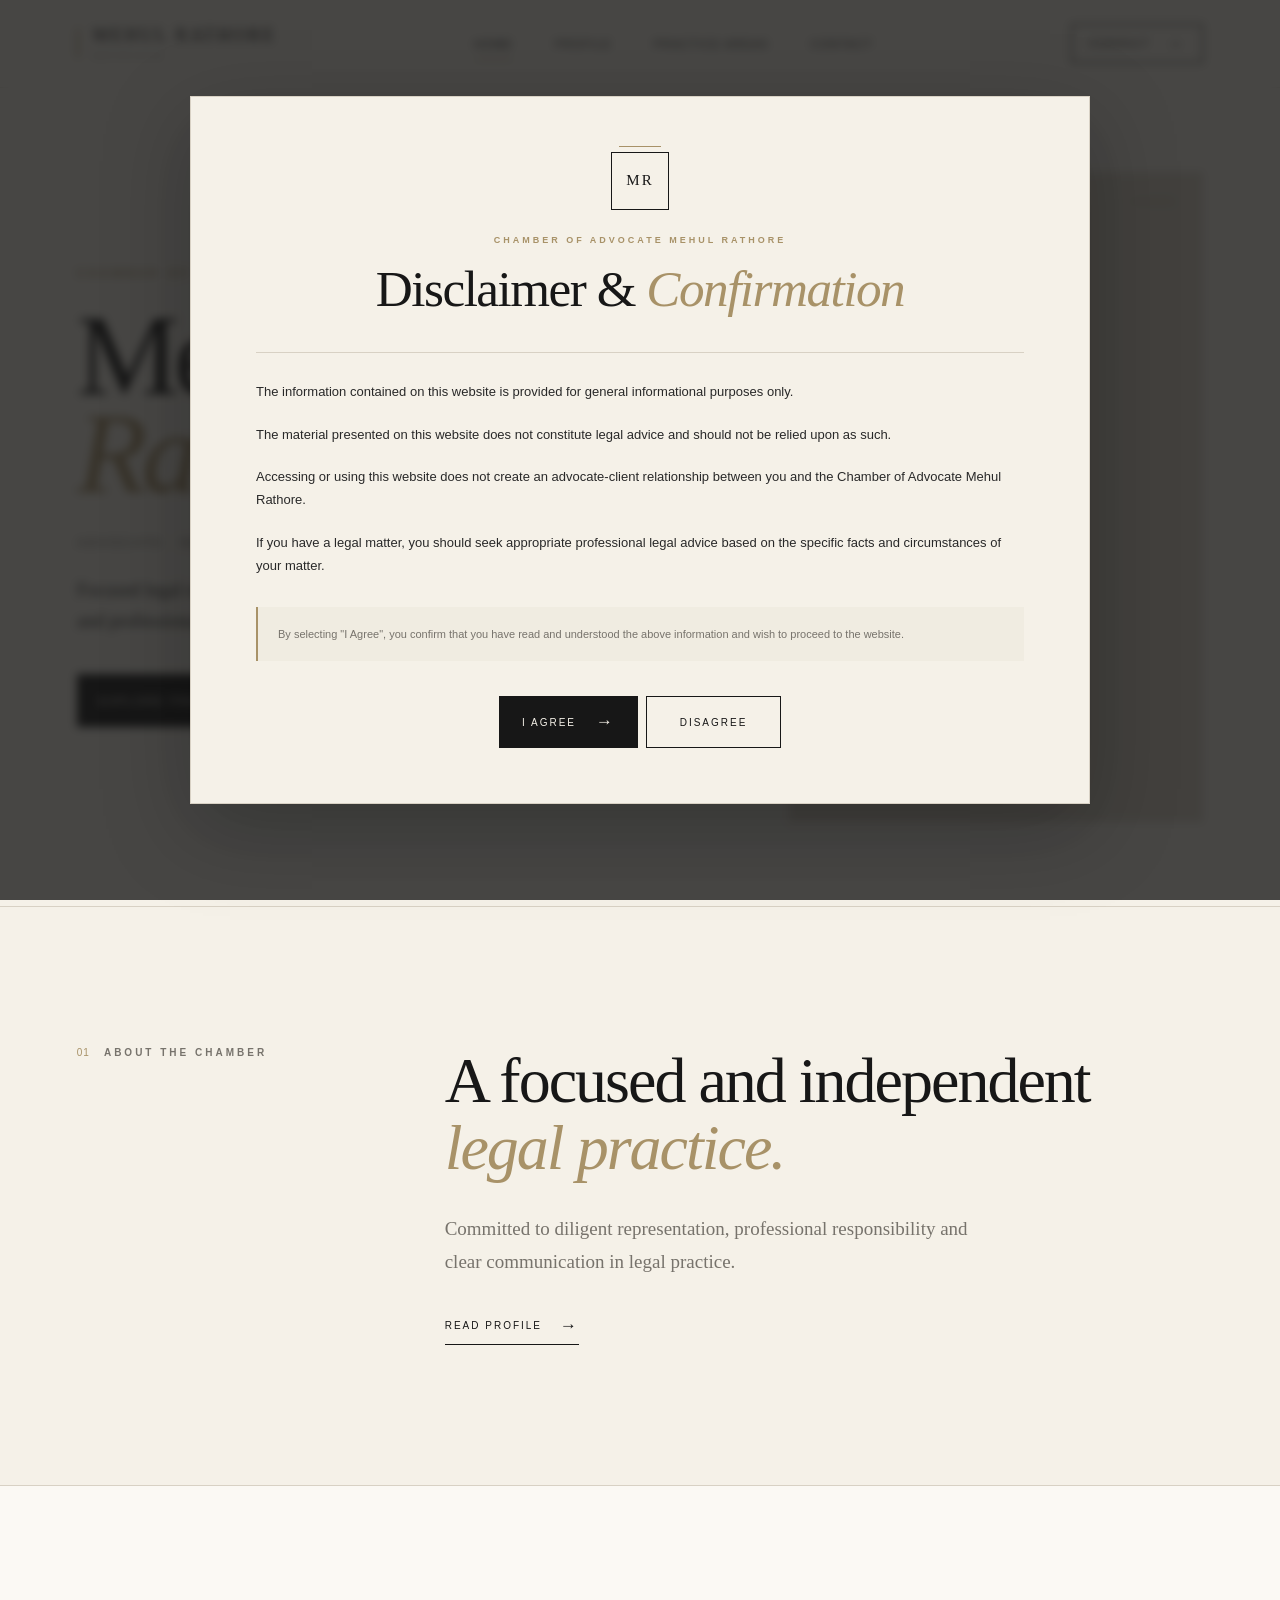
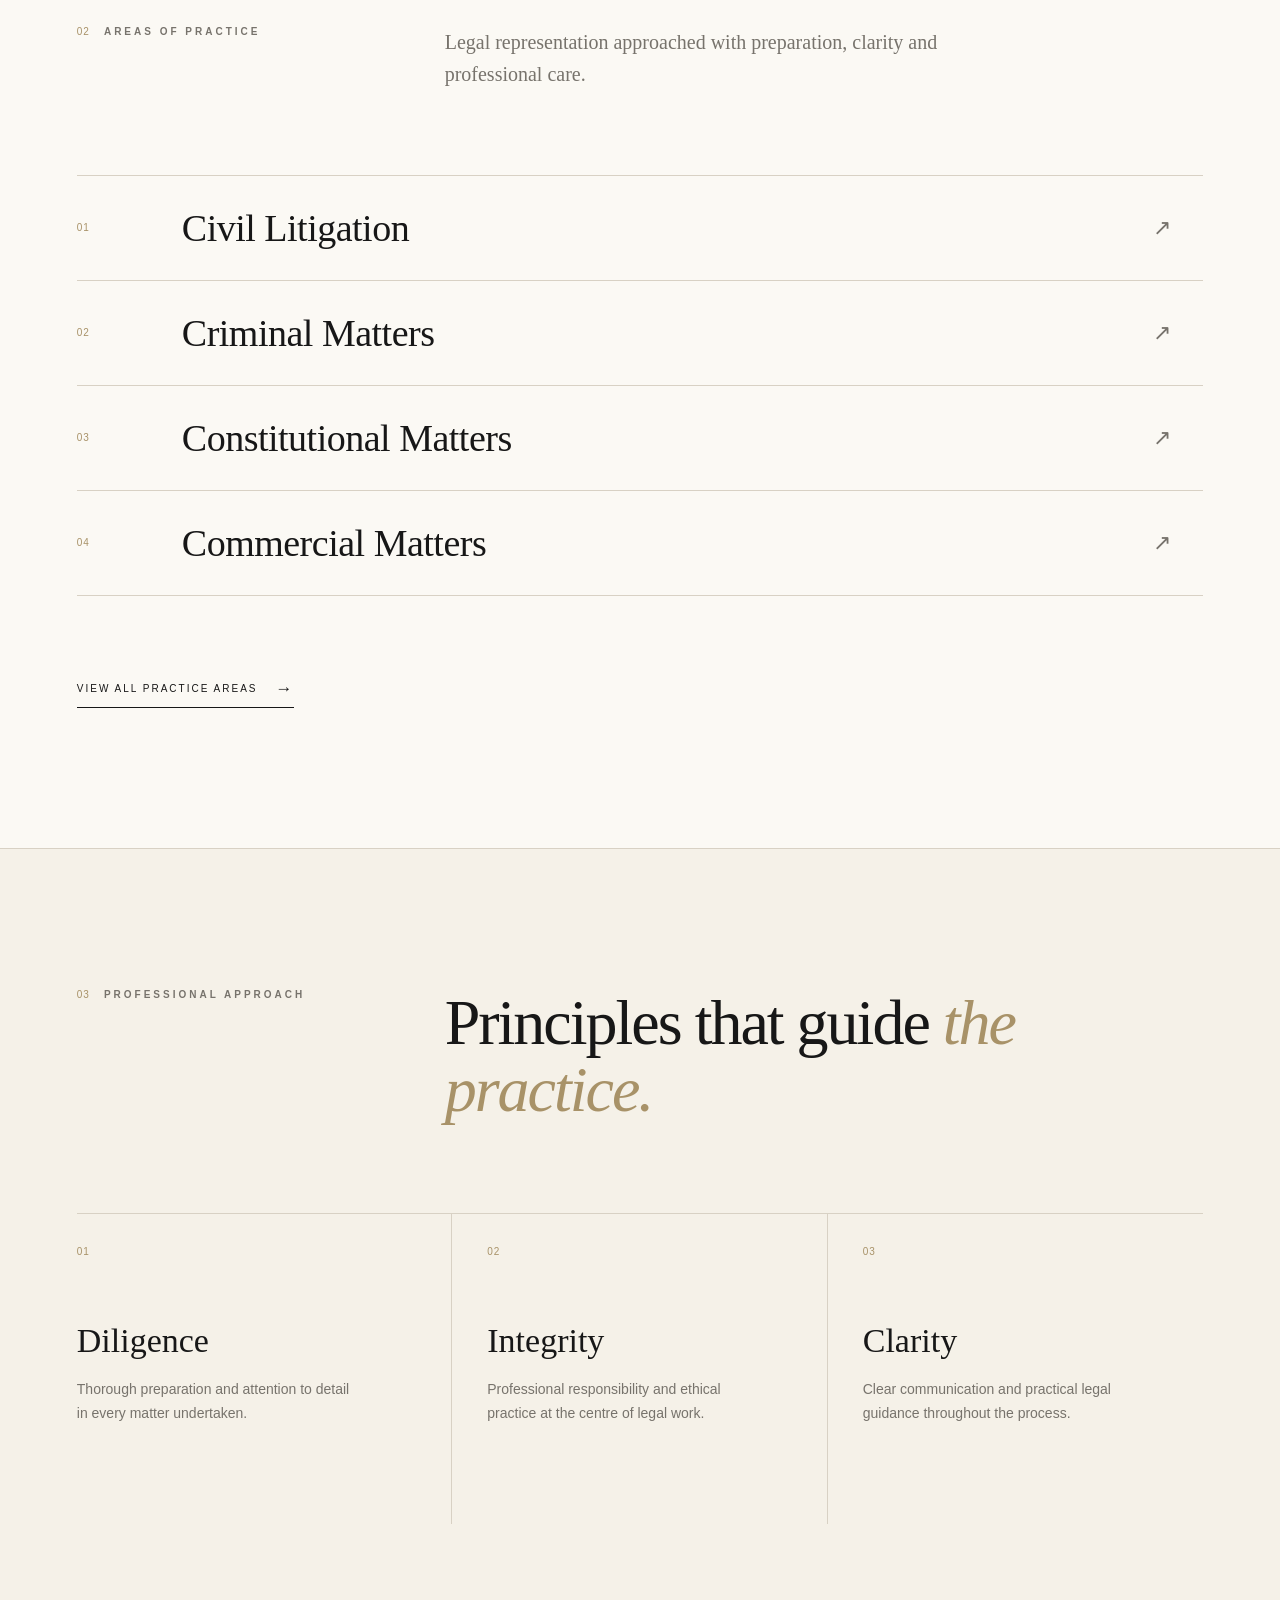
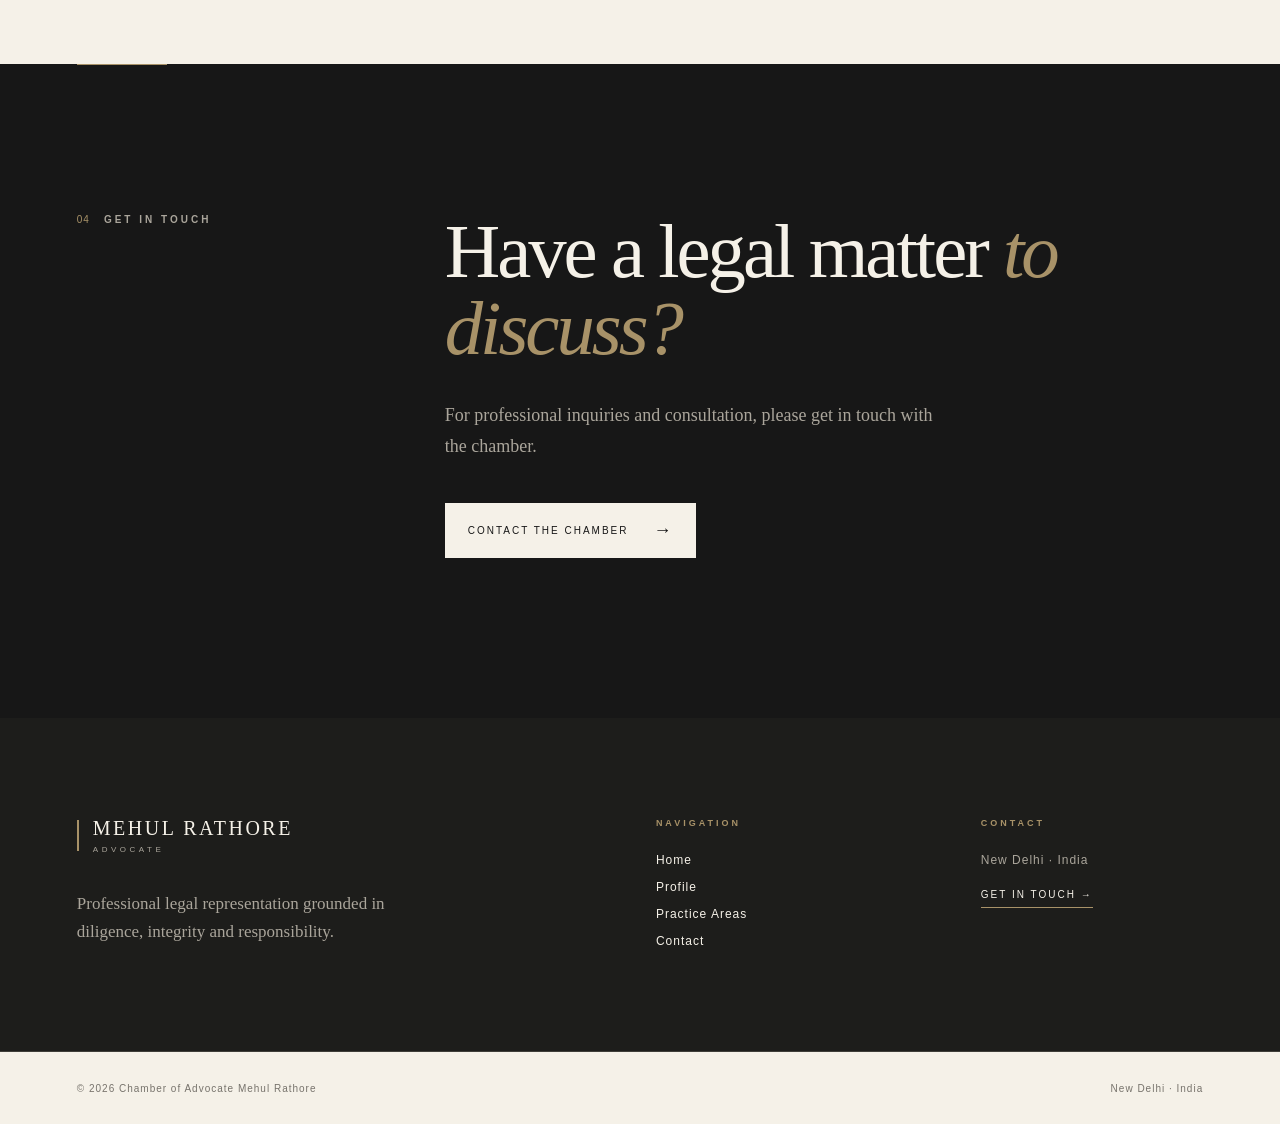
==== commit f194bbe0: "Added disclamer" ====
--- a/index.html
+++ b/index.html
@@ -12,6 +12,80 @@
 </head>
 
 <body>
+
+    <!-- =========================================
+     DISCLAIMER MODAL
+========================================= -->
+
+    <div class="disclaimer-overlay" id="disclaimerOverlay">
+
+        <div class="disclaimer-modal">
+
+            <div class="disclaimer-mark">
+                <span>MR</span>
+            </div>
+
+            <p class="disclaimer-eyebrow">
+                CHAMBER OF ADVOCATE MEHUL RATHORE
+            </p>
+
+            <h2>
+                Disclaimer & <em>Confirmation</em>
+            </h2>
+
+            <div class="disclaimer-text">
+
+                <p>
+                    The information contained on this website is
+                    provided for general informational purposes only.
+                </p>
+
+                <p>
+                    The material presented on this website does not
+                    constitute legal advice and should not be relied
+                    upon as such.
+                </p>
+
+                <p>
+                    Accessing or using this website does not create
+                    an advocate-client relationship between you and
+                    the Chamber of Advocate Mehul Rathore.
+                </p>
+
+                <p>
+                    If you have a legal matter, you should seek
+                    appropriate professional legal advice based on
+                    the specific facts and circumstances of your matter.
+                </p>
+
+            </div>
+
+            <div class="disclaimer-confirmation">
+
+                <p>
+                    By selecting "I Agree", you confirm that you have
+                    read and understood the above information and wish
+                    to proceed to the website.
+                </p>
+
+            </div>
+
+            <div class="disclaimer-actions">
+
+                <button type="button" class="disclaimer-button agree" id="agreeButton">
+                    I Agree
+                    <span>→</span>
+                </button>
+
+                <button type="button" class="disclaimer-button disagree" id="disagreeButton">
+                    Disagree
+                </button>
+
+            </div>
+
+        </div>
+
+    </div>
 
     <!-- ==================== NAVBAR ==================== -->
 
--- a/css/style.css
+++ b/css/style.css
@@ -2643,6 +2643,285 @@
     display: none;
 }
 
+/* =========================================
+   DISCLAIMER MODAL
+========================================= */
+
+.disclaimer-overlay {
+    position: fixed;
+    inset: 0;
+
+    display: flex;
+    align-items: center;
+    justify-content: center;
+
+    padding: 30px;
+
+    background-color: rgba(23, 23, 23, 0.78);
+
+    backdrop-filter: blur(5px);
+    -webkit-backdrop-filter: blur(5px);
+
+    z-index: 9999;
+
+    opacity: 0;
+    visibility: hidden;
+
+    transition:
+        opacity .35s ease,
+        visibility .35s ease;
+}
+
+.disclaimer-overlay.show {
+    opacity: 1;
+    visibility: visible;
+}
+
+
+/* Modal */
+
+.disclaimer-modal {
+    width: min(900px, 100%);
+    max-height: 90vh;
+
+    padding: 55px 65px;
+
+    overflow-y: auto;
+
+    background-color: var(--background);
+    border: 1px solid var(--border);
+
+    box-shadow: 0 25px 80px rgba(0, 0, 0, .25);
+
+    transform: translateY(20px);
+
+    transition: transform .4s ease;
+}
+
+.disclaimer-overlay.show .disclaimer-modal {
+    transform: translateY(0);
+}
+
+
+/* Logo / Mark */
+
+.disclaimer-mark {
+    width: 58px;
+    height: 58px;
+
+    margin: 0 auto 25px;
+
+    display: flex;
+    align-items: center;
+    justify-content: center;
+
+    border: 1px solid var(--dark);
+
+    position: relative;
+}
+
+.disclaimer-mark::before {
+    content: "";
+
+    position: absolute;
+
+    top: -7px;
+    left: 7px;
+
+    width: 42px;
+    height: 1px;
+
+    background-color: var(--accent);
+}
+
+.disclaimer-mark span {
+    font-family: Georgia, "Times New Roman", serif;
+
+    font-size: 15px;
+    letter-spacing: 2px;
+
+    color: var(--dark);
+}
+
+
+/* Heading */
+
+.disclaimer-eyebrow {
+    margin-bottom: 18px;
+
+    text-align: center;
+
+    font-size: 9px;
+    letter-spacing: 3px;
+
+    color: var(--accent);
+
+    font-weight: 600;
+}
+
+.disclaimer-modal h2 {
+    margin-bottom: 38px;
+
+    text-align: center;
+
+    font-family: Georgia, "Times New Roman", serif;
+
+    font-size: clamp(34px, 4vw, 52px);
+
+    line-height: 1;
+
+    font-weight: 400;
+
+    letter-spacing: -1.5px;
+
+    color: var(--dark);
+}
+
+.disclaimer-modal h2 em {
+    color: var(--accent);
+    font-style: italic;
+}
+
+
+/* Text */
+
+.disclaimer-text {
+    padding-top: 28px;
+
+    border-top: 1px solid var(--border);
+}
+
+.disclaimer-text p {
+    margin-bottom: 20px;
+
+    font-size: 13px;
+    line-height: 1.75;
+
+    color: var(--text);
+}
+
+.disclaimer-text p:last-child {
+    margin-bottom: 0;
+}
+
+
+/* Confirmation */
+
+.disclaimer-confirmation {
+    margin-top: 30px;
+
+    padding: 18px 20px;
+
+    background-color: rgba(216, 209, 196, .18);
+
+    border-left: 2px solid var(--accent);
+}
+
+.disclaimer-confirmation p {
+    font-size: 11px;
+    line-height: 1.65;
+
+    color: var(--muted);
+}
+
+
+/* Buttons */
+
+.disclaimer-actions {
+    display: flex;
+
+    justify-content: center;
+
+    gap: 8px;
+
+    margin-top: 35px;
+}
+
+.disclaimer-button {
+    min-width: 135px;
+
+    padding: 15px 22px;
+
+    border: 1px solid var(--dark);
+
+    font-family: Arial, Helvetica, sans-serif;
+
+    font-size: 10px;
+    letter-spacing: 2px;
+
+    text-transform: uppercase;
+
+    cursor: pointer;
+
+    transition:
+        background-color .3s ease,
+        color .3s ease,
+        border-color .3s ease;
+}
+
+.disclaimer-button.agree {
+    display: inline-flex;
+
+    align-items: center;
+    justify-content: center;
+
+    gap: 20px;
+
+    background-color: var(--dark);
+
+    color: var(--background);
+}
+
+.disclaimer-button.agree span {
+    font-size: 17px;
+
+    transition: transform .3s ease;
+}
+
+.disclaimer-button.agree:hover {
+    background-color: var(--accent);
+    border-color: var(--accent);
+
+    color: var(--dark);
+}
+
+.disclaimer-button.agree:hover span {
+    transform: translateX(5px);
+}
+
+.disclaimer-button.disagree {
+    background-color: transparent;
+
+    color: var(--dark);
+}
+
+.disclaimer-button.disagree:hover {
+    background-color: var(--dark);
+
+    color: var(--background);
+}
+
+
+/* Disagree message */
+
+.disclaimer-message {
+    text-align: center;
+
+    padding: 40px 10px 10px;
+}
+
+.disclaimer-message h2 {
+    margin-bottom: 20px;
+}
+
+.disclaimer-message p {
+    font-family: Georgia, "Times New Roman", serif;
+
+    font-size: 18px;
+    line-height: 1.6;
+
+    color: var(--muted);
+}
 
 /* ==================== RESPONSIVE ==================== */
 
@@ -3200,6 +3479,63 @@
         transform: translateY(-7px) rotate(-45deg);
     }
 
+        /* =========================================
+       DISCLAIMER MOBILE
+    ========================================= */
+
+    .disclaimer-overlay {
+        padding: 15px;
+    }
+
+    .disclaimer-modal {
+        max-height: 92vh;
+        padding: 35px 25px;
+    }
+
+    .disclaimer-mark {
+        width: 50px;
+        height: 50px;
+
+        margin-bottom: 20px;
+    }
+
+    .disclaimer-eyebrow {
+        font-size: 8px;
+        letter-spacing: 2px;
+        line-height: 1.6;
+    }
+
+    .disclaimer-modal h2 {
+        margin-bottom: 28px;
+
+        font-size: clamp(32px, 9vw, 45px);
+    }
+
+    .disclaimer-text p {
+        font-size: 12px;
+        line-height: 1.7;
+
+        margin-bottom: 17px;
+    }
+
+    .disclaimer-confirmation {
+        margin-top: 25px;
+        padding: 16px;
+    }
+
+    .disclaimer-confirmation p {
+        font-size: 10px;
+    }
+
+    .disclaimer-actions {
+        flex-direction: column;
+        gap: 10px;
+    }
+
+    .disclaimer-button {
+        width: 100%;
+    }
+
 }
 
 
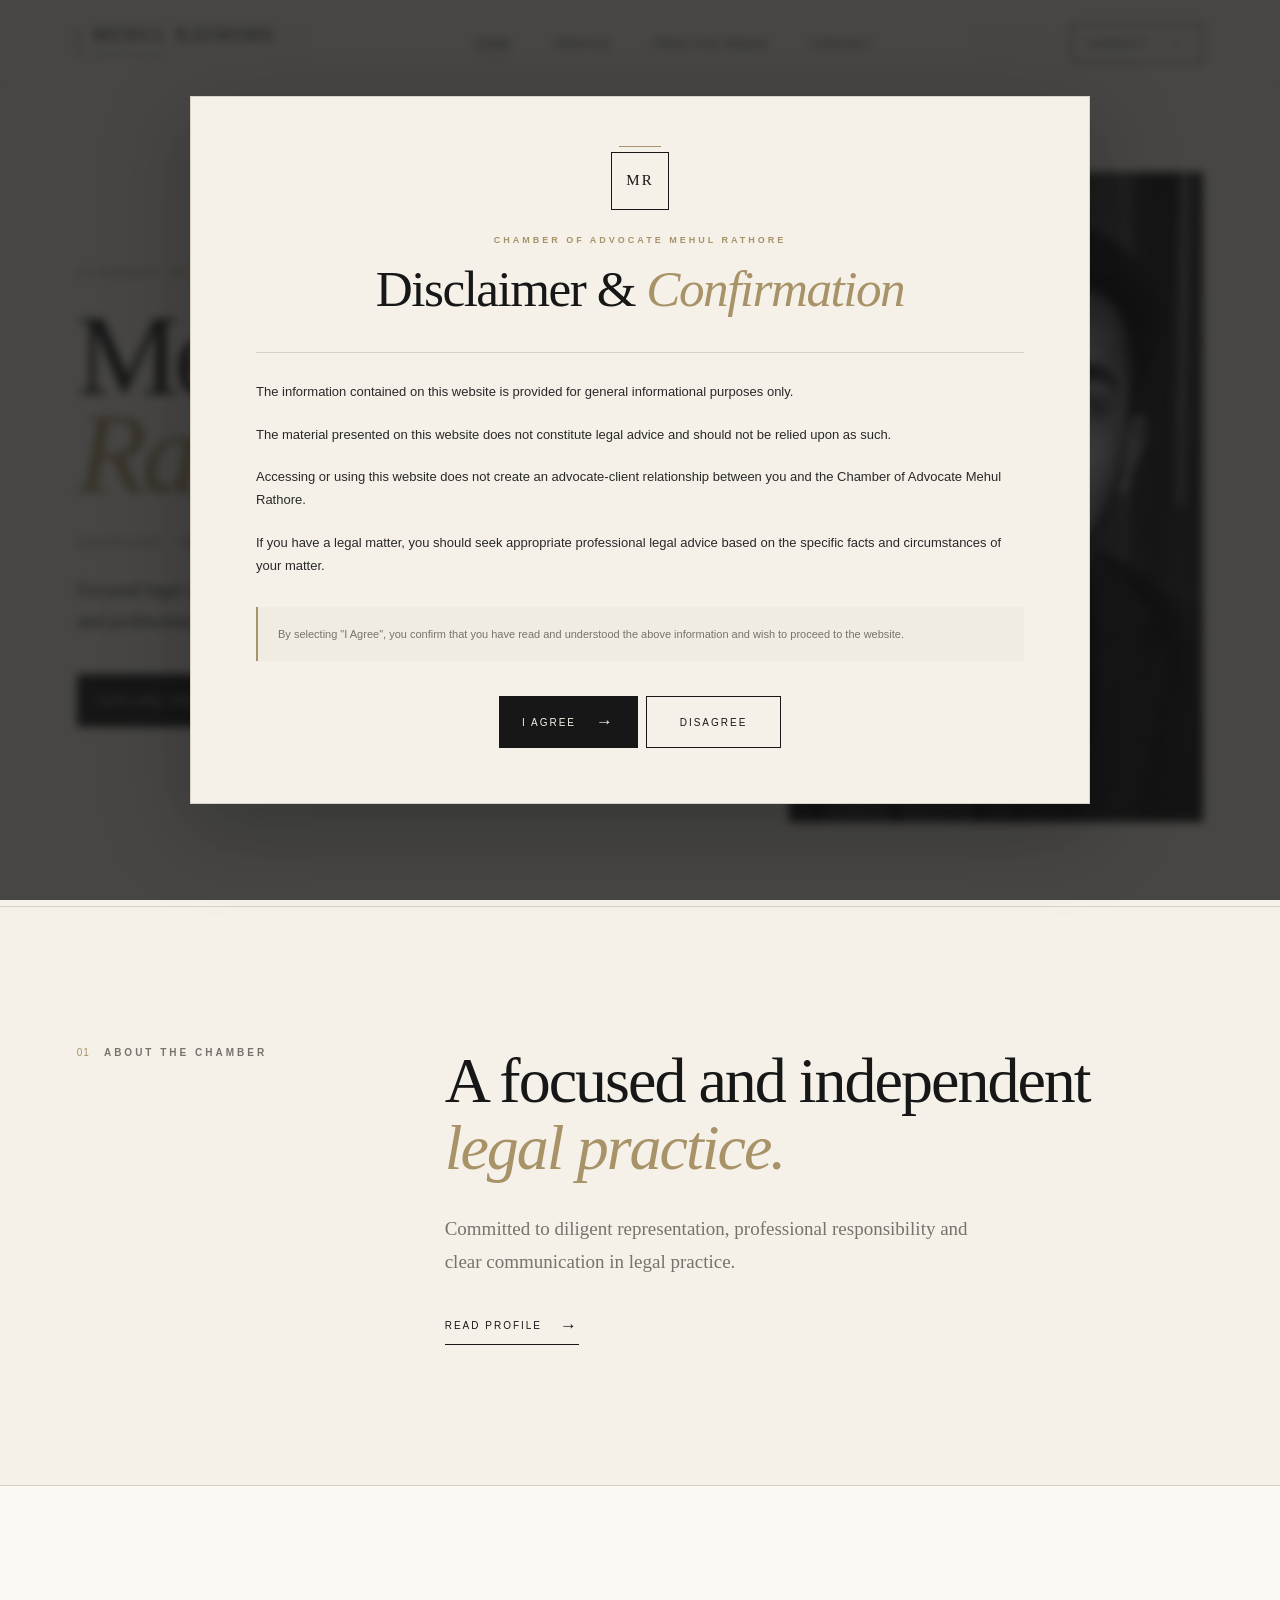
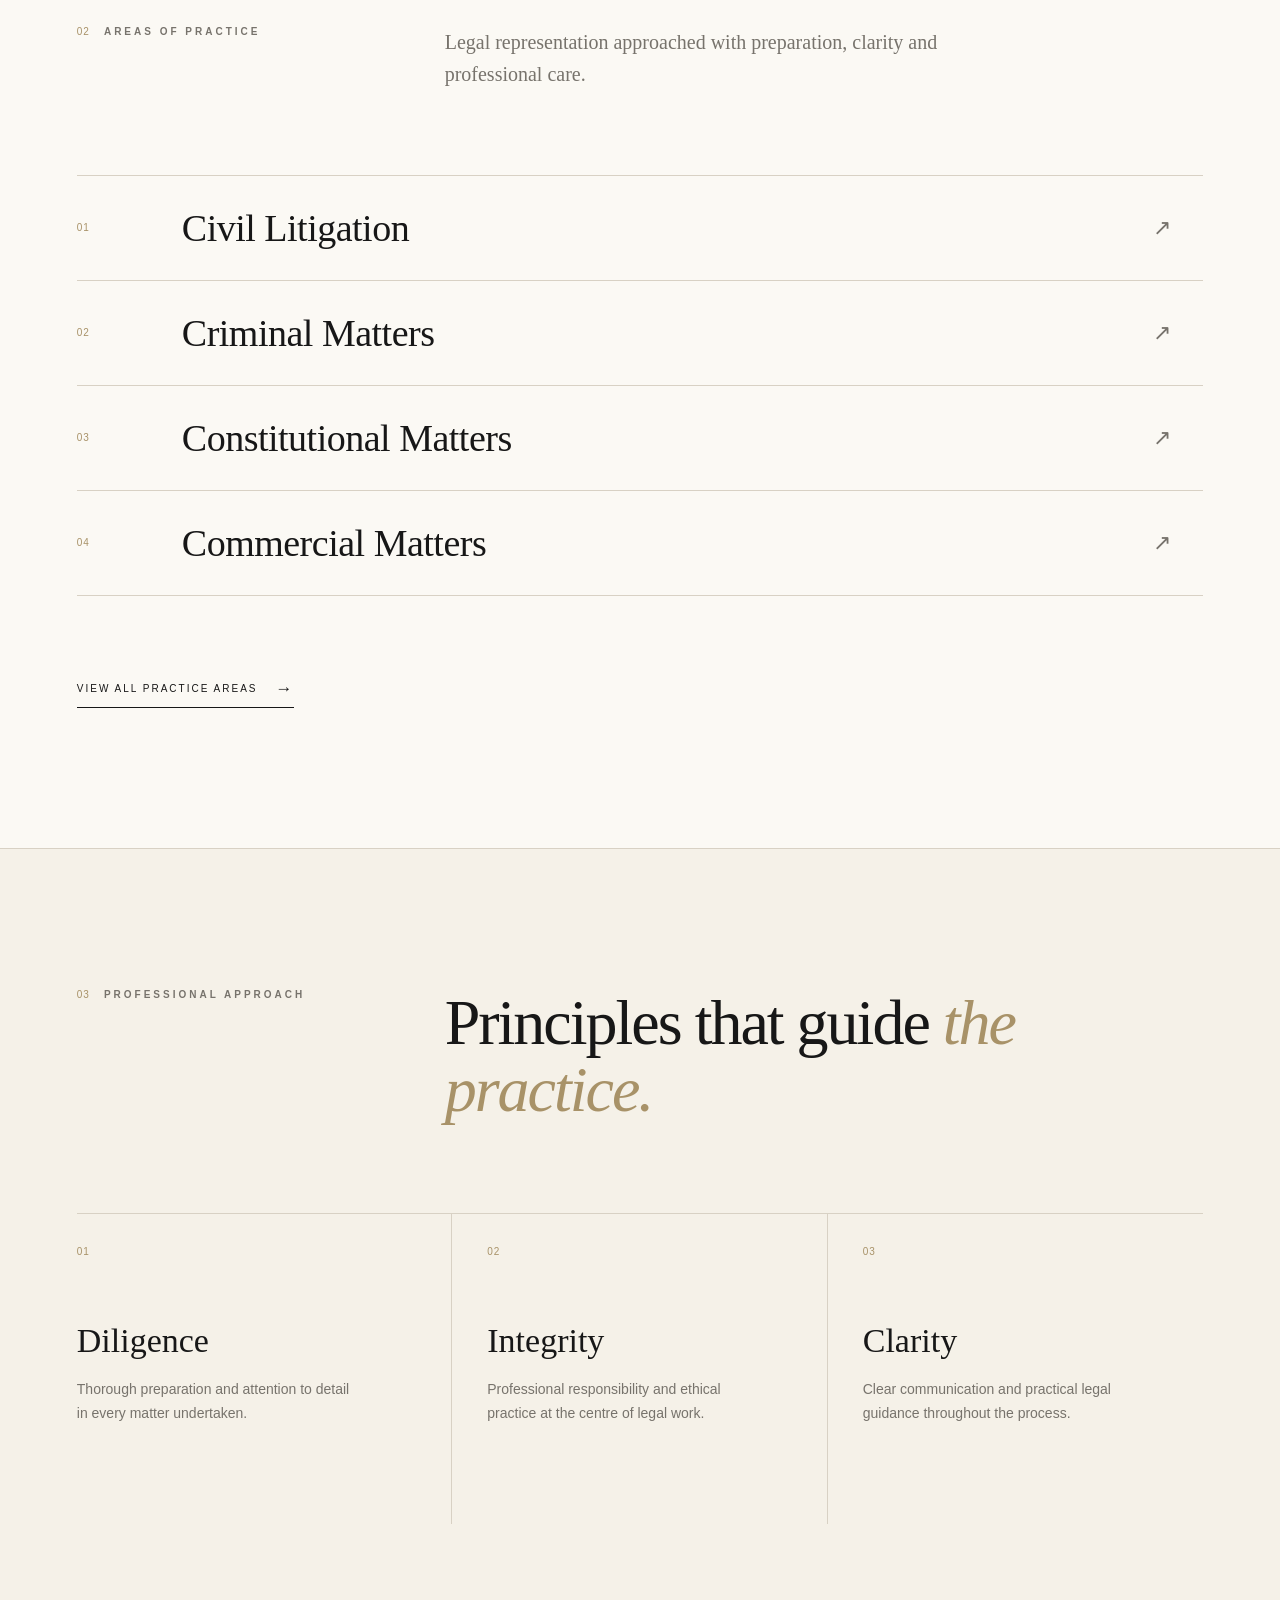
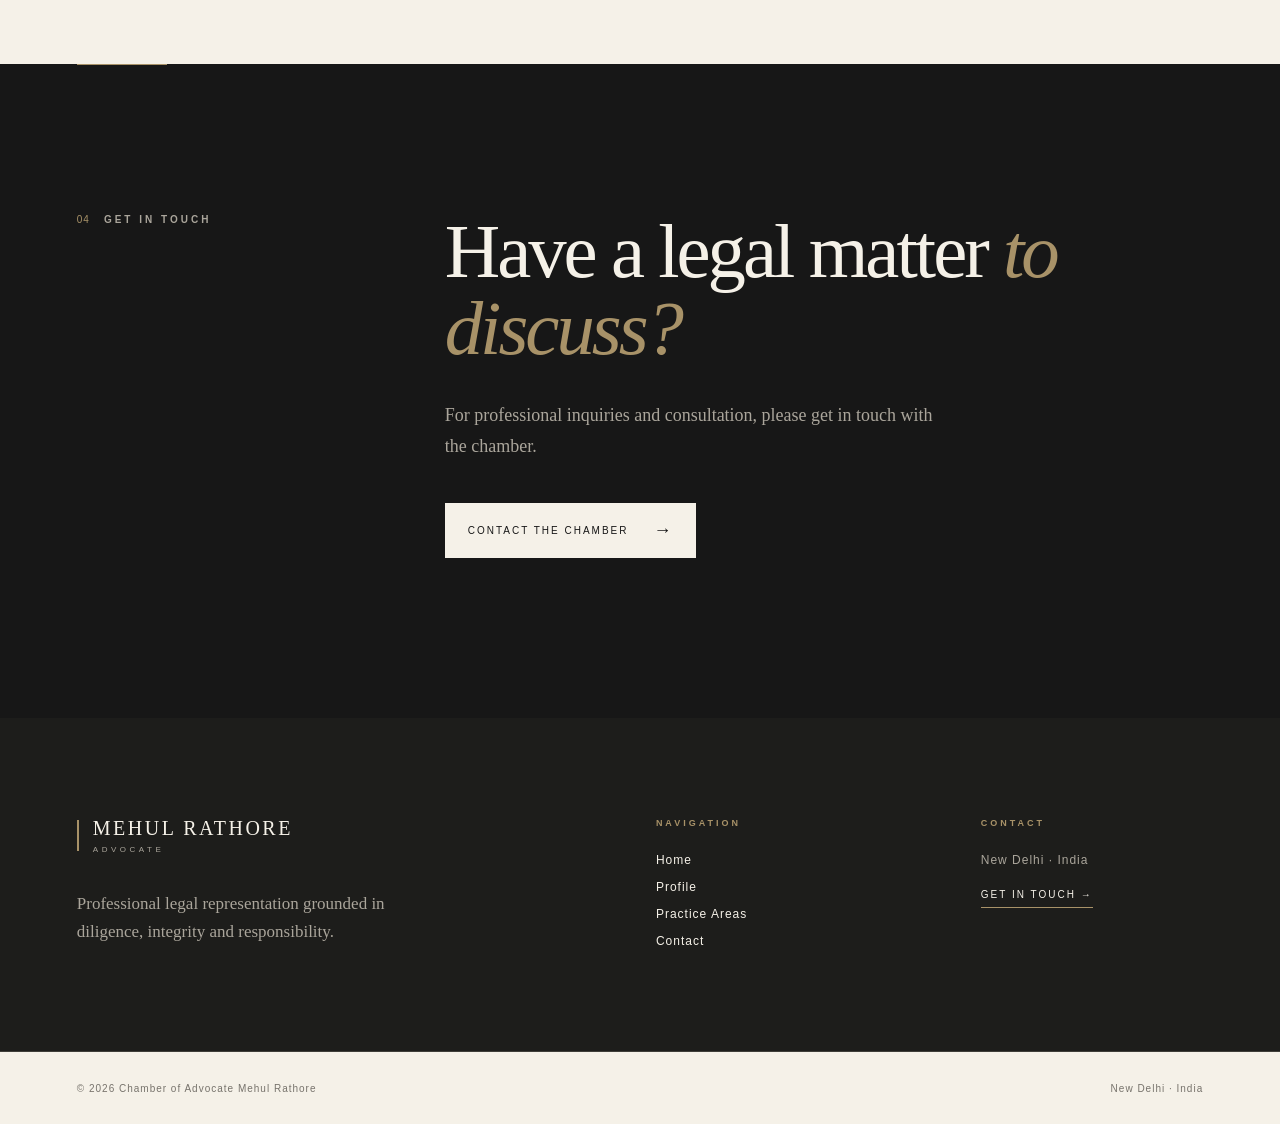
==== commit 2c8c68ff: "Added image OF advocate" ====
--- a/index.html
+++ b/index.html
@@ -164,11 +164,7 @@
 
 
             <div class="hero-image">
-
-                <div class="image-placeholder">
-                    <span>ADVOCATE<br>PORTRAIT</span>
-                </div>
-
+                <img src="images/mehul-rathore.jpg" alt="Advocate Mehul Rathore" class="hero-portrait">
             </div>
 
         </section>
--- a/css/style.css
+++ b/css/style.css
@@ -2564,6 +2564,26 @@
     transform: translateX(5px);
 }
 
+.form-submit:disabled {
+    opacity: .65;
+    cursor: wait;
+}
+
+.form-status {
+    min-height: 1.5em;
+    margin-top: 16px;
+    font-size: 13px;
+    line-height: 1.5;
+}
+
+.form-status.success {
+    color: #2f6b43;
+}
+
+.form-status.error {
+    color: #a33b32;
+}
+
 
 /* =========================================
    CONTACT DISCLAIMER
@@ -3577,4 +3597,22 @@
         gap: 10px;
     }
 
+}
+
+
+/* Advocate portraits */
+.hero-portrait {
+    width: 88%;
+    height: 100%;
+    display: block;
+    object-fit: cover;
+    object-position: center top;
+}
+
+.profile-portrait {
+    width: 100%;
+    height: 100%;
+    display: block;
+    object-fit: cover;
+    object-position: center top;
 }
